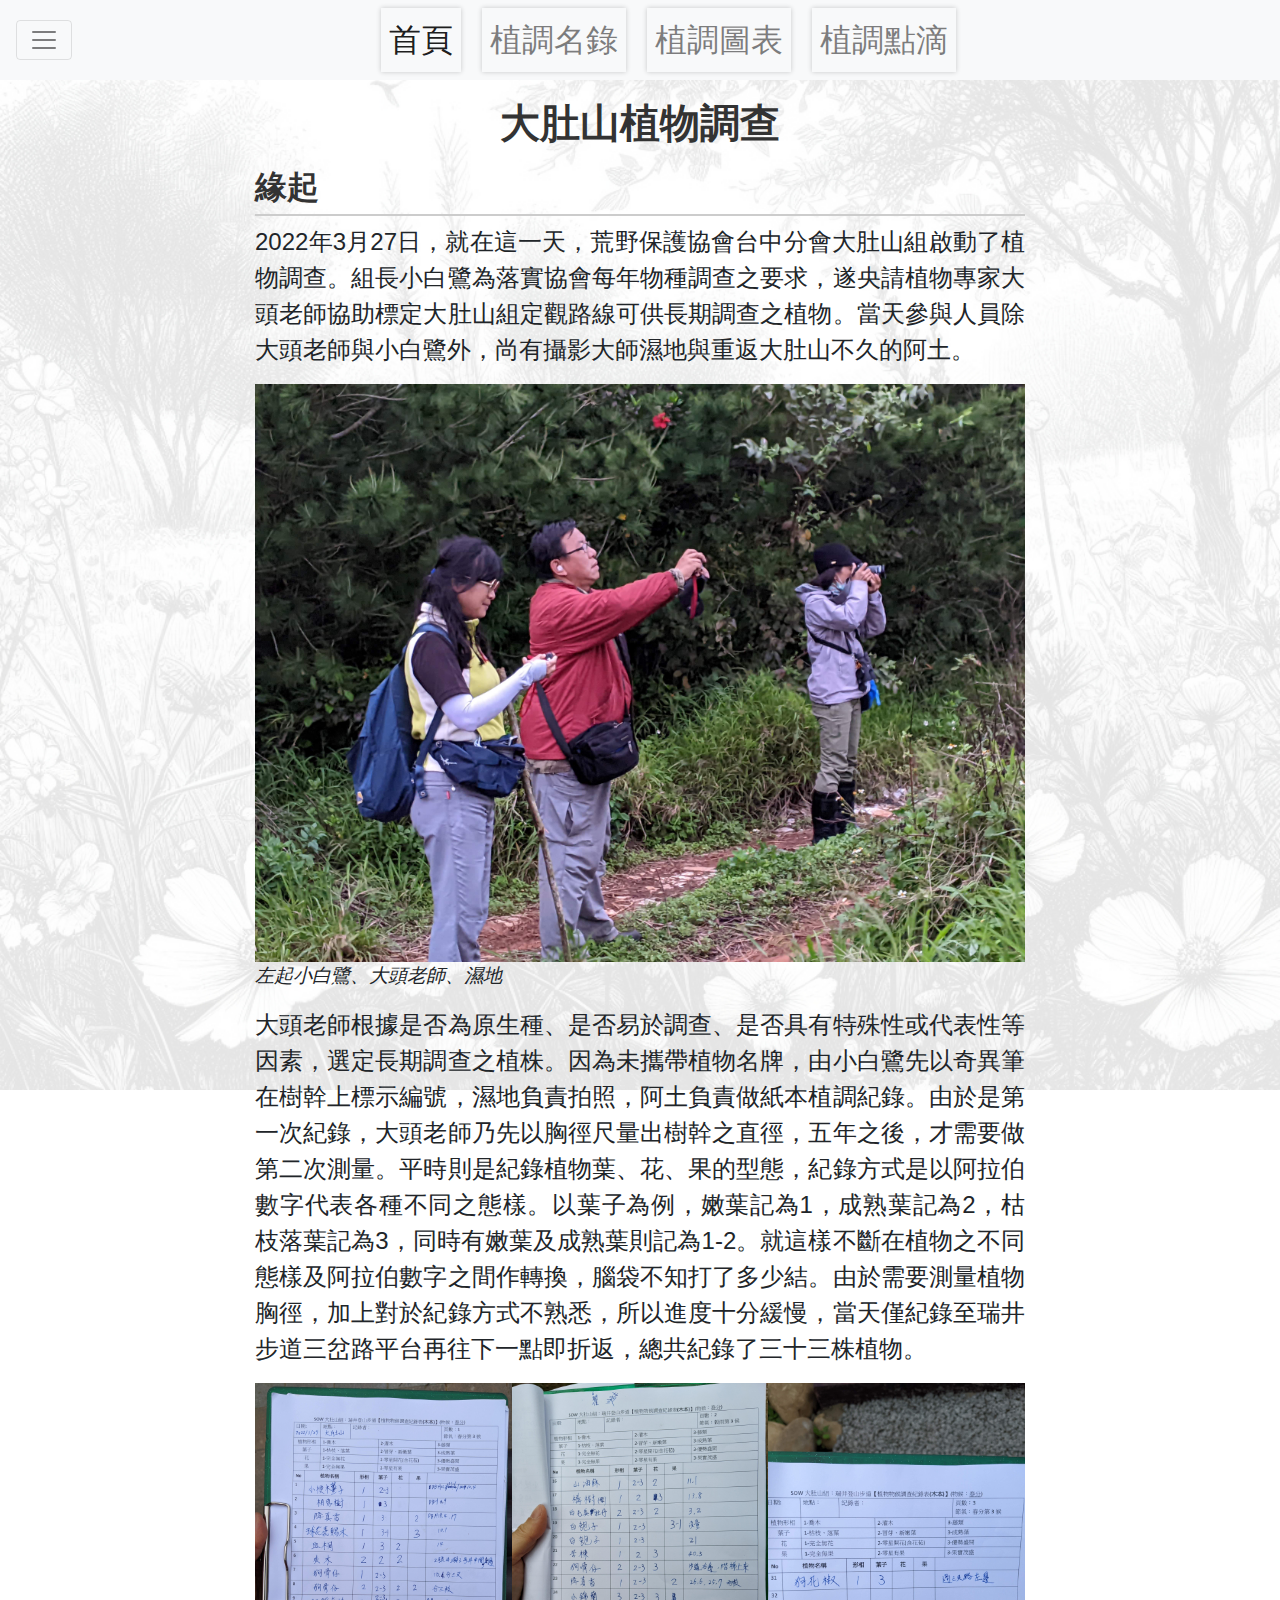
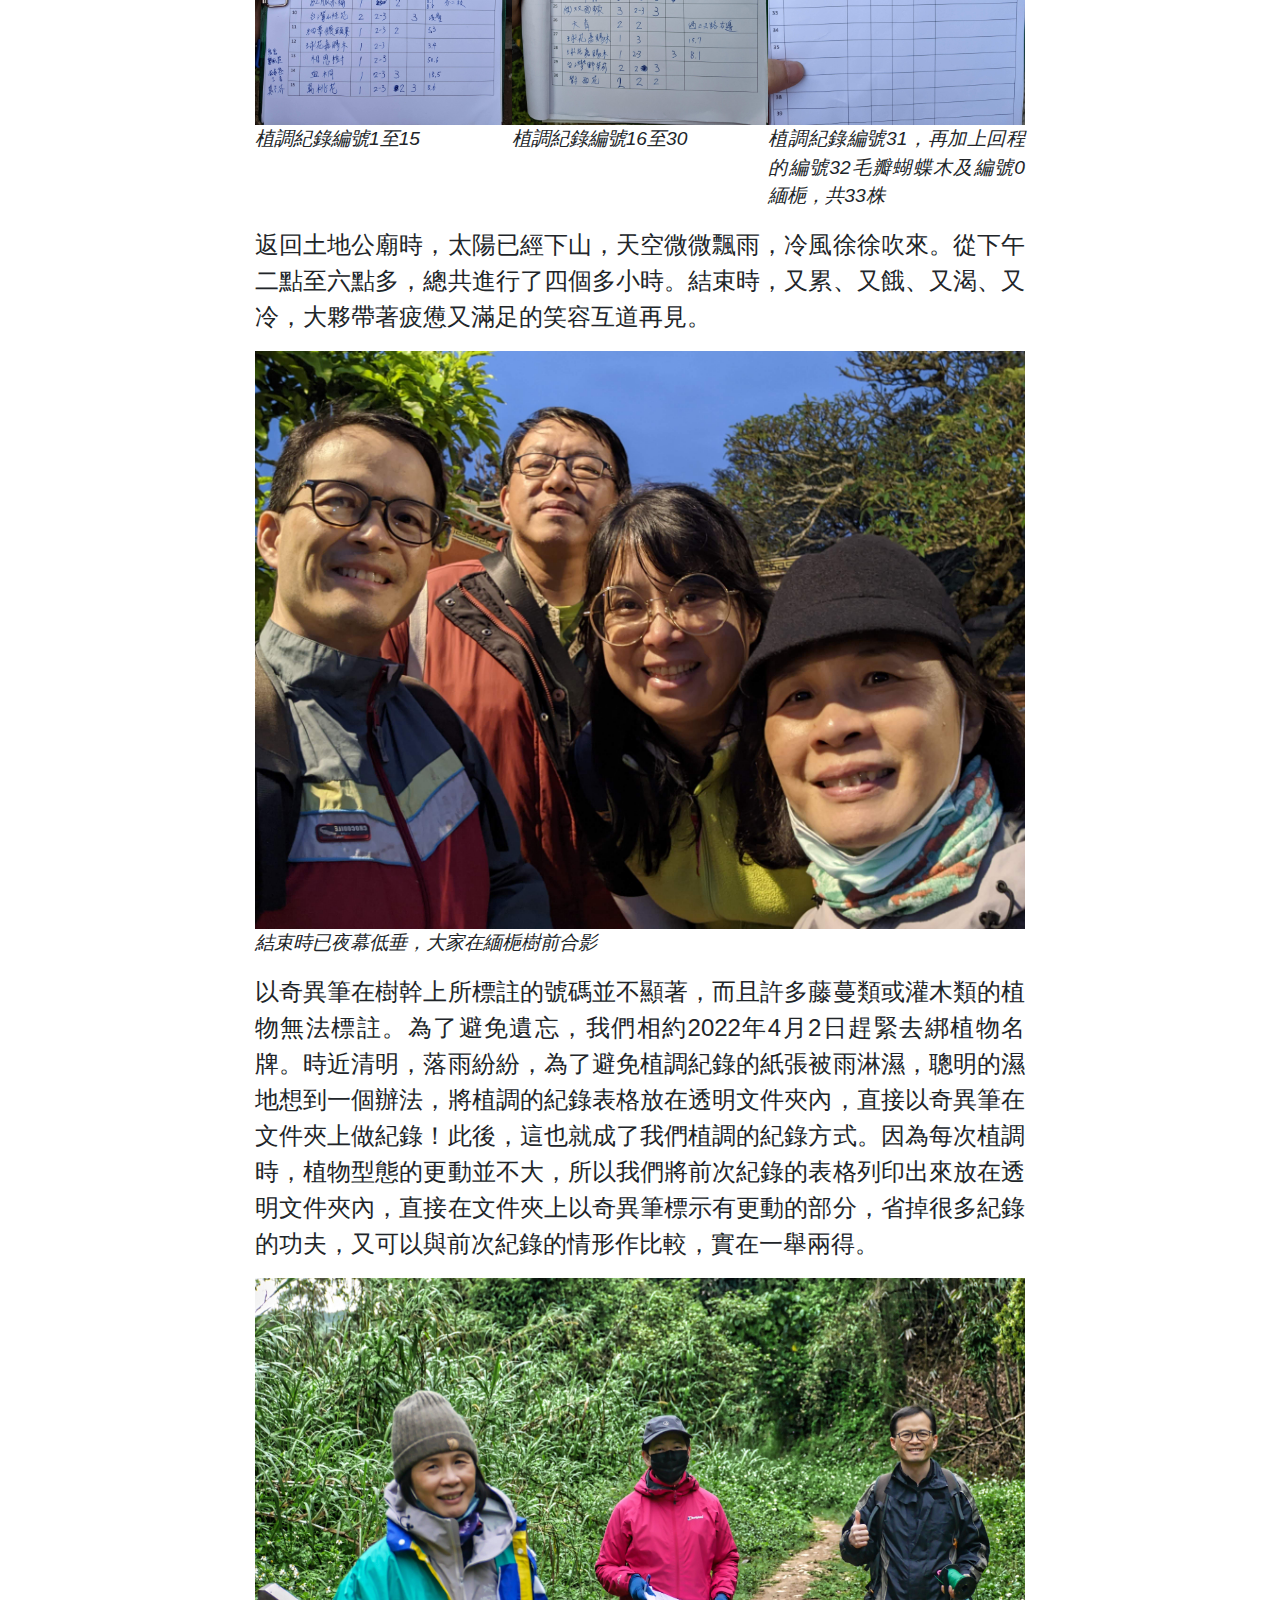
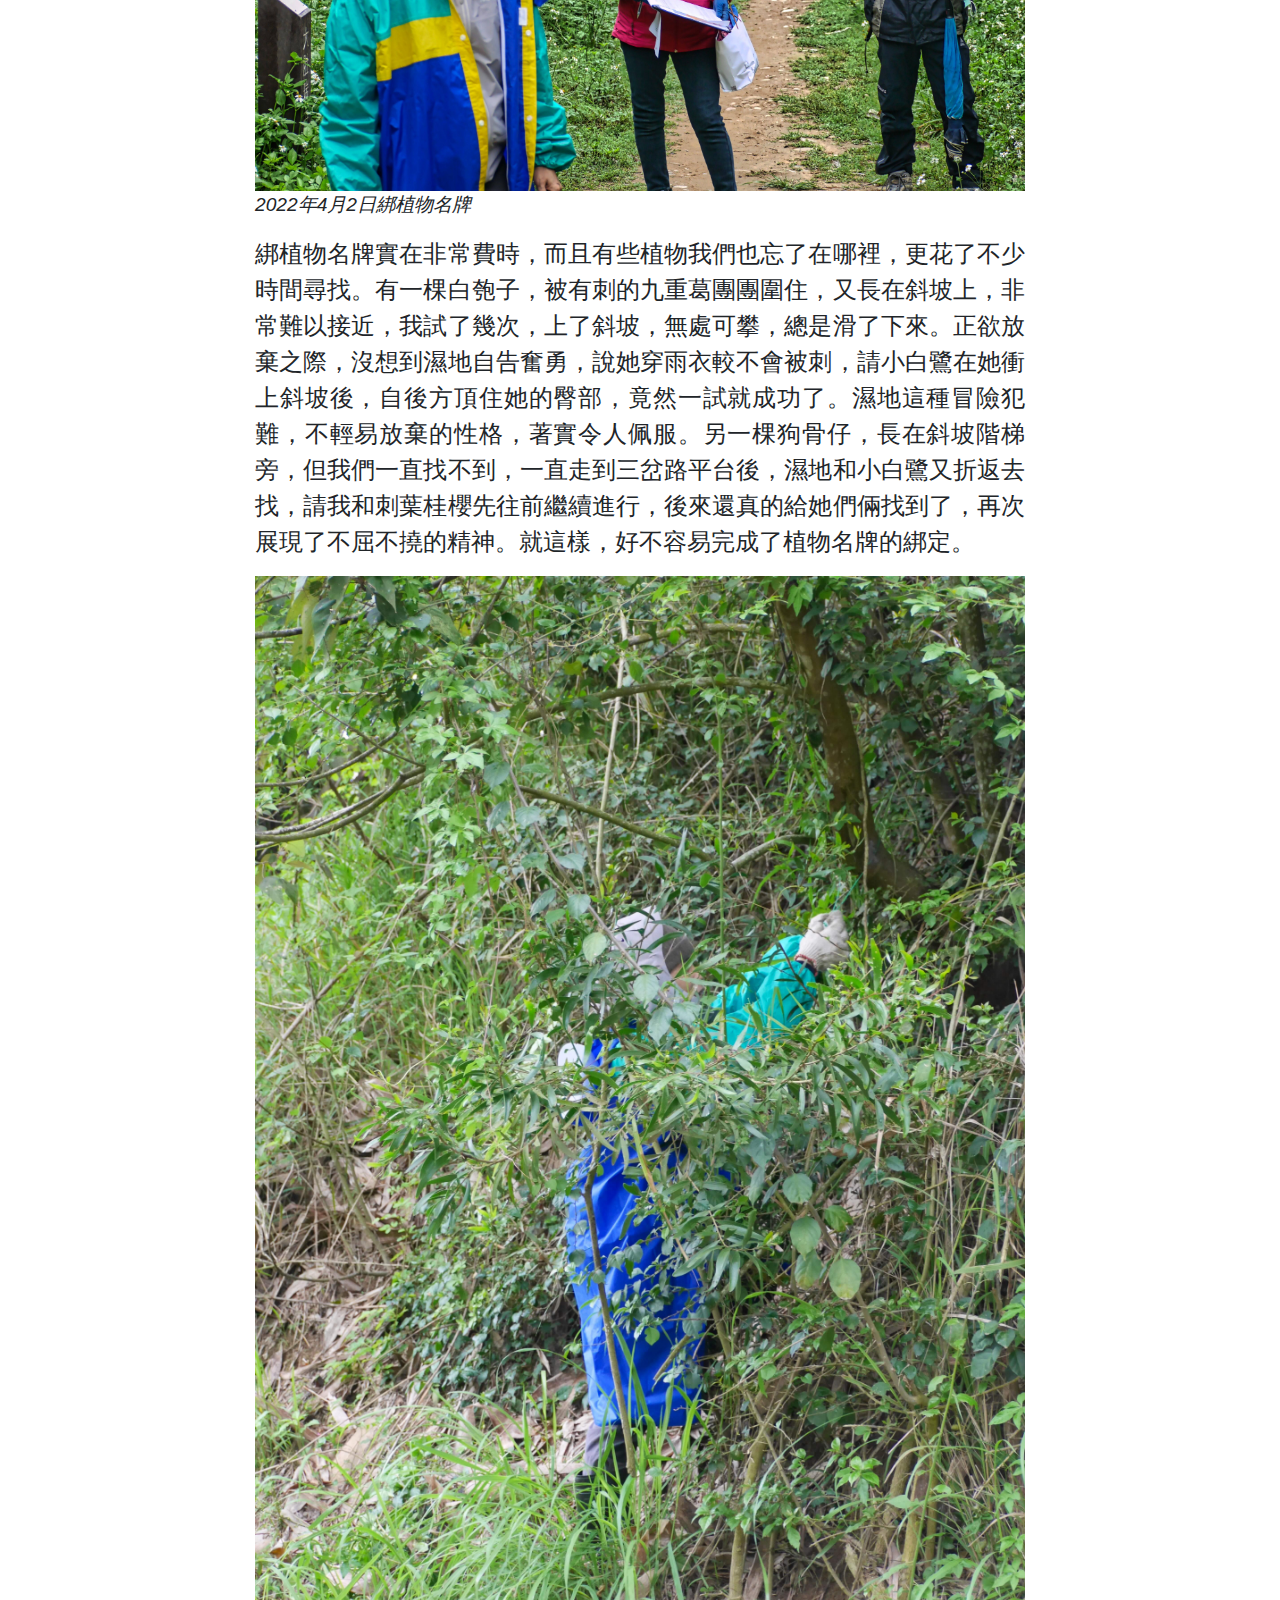
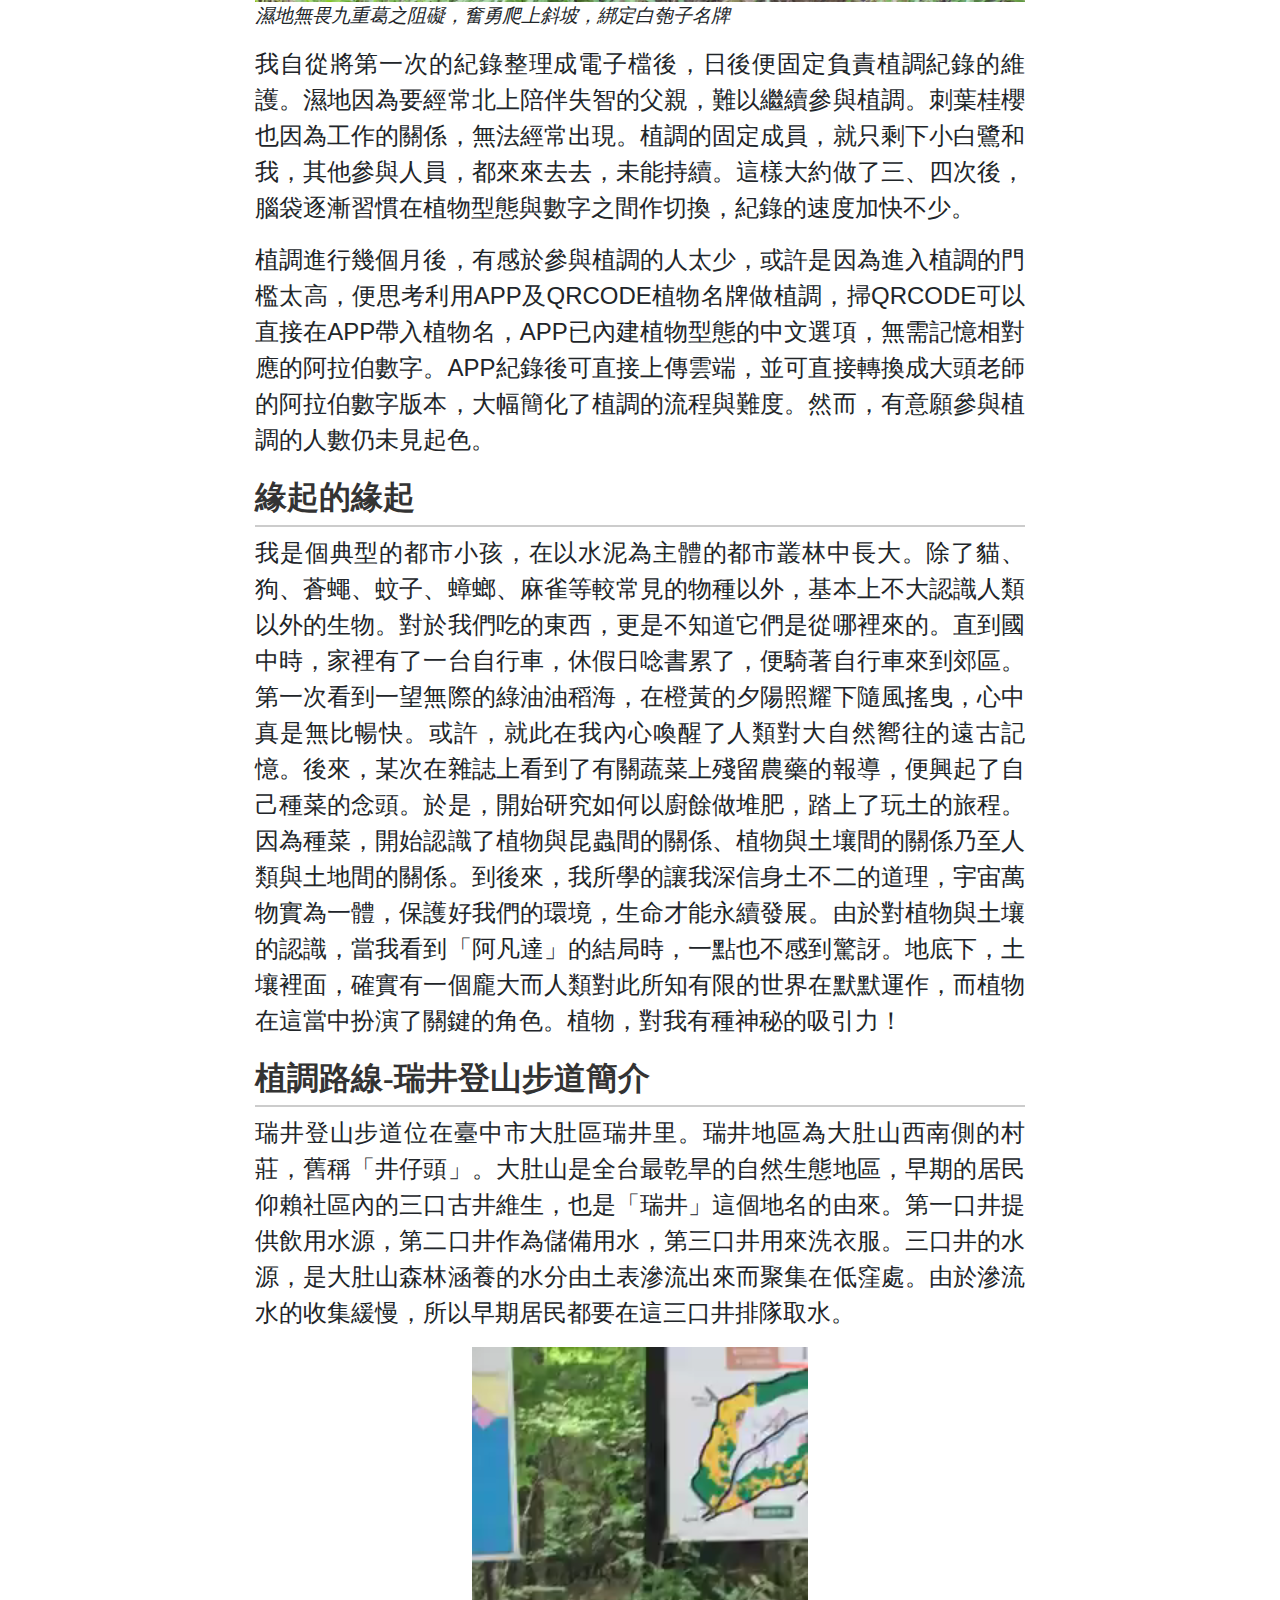
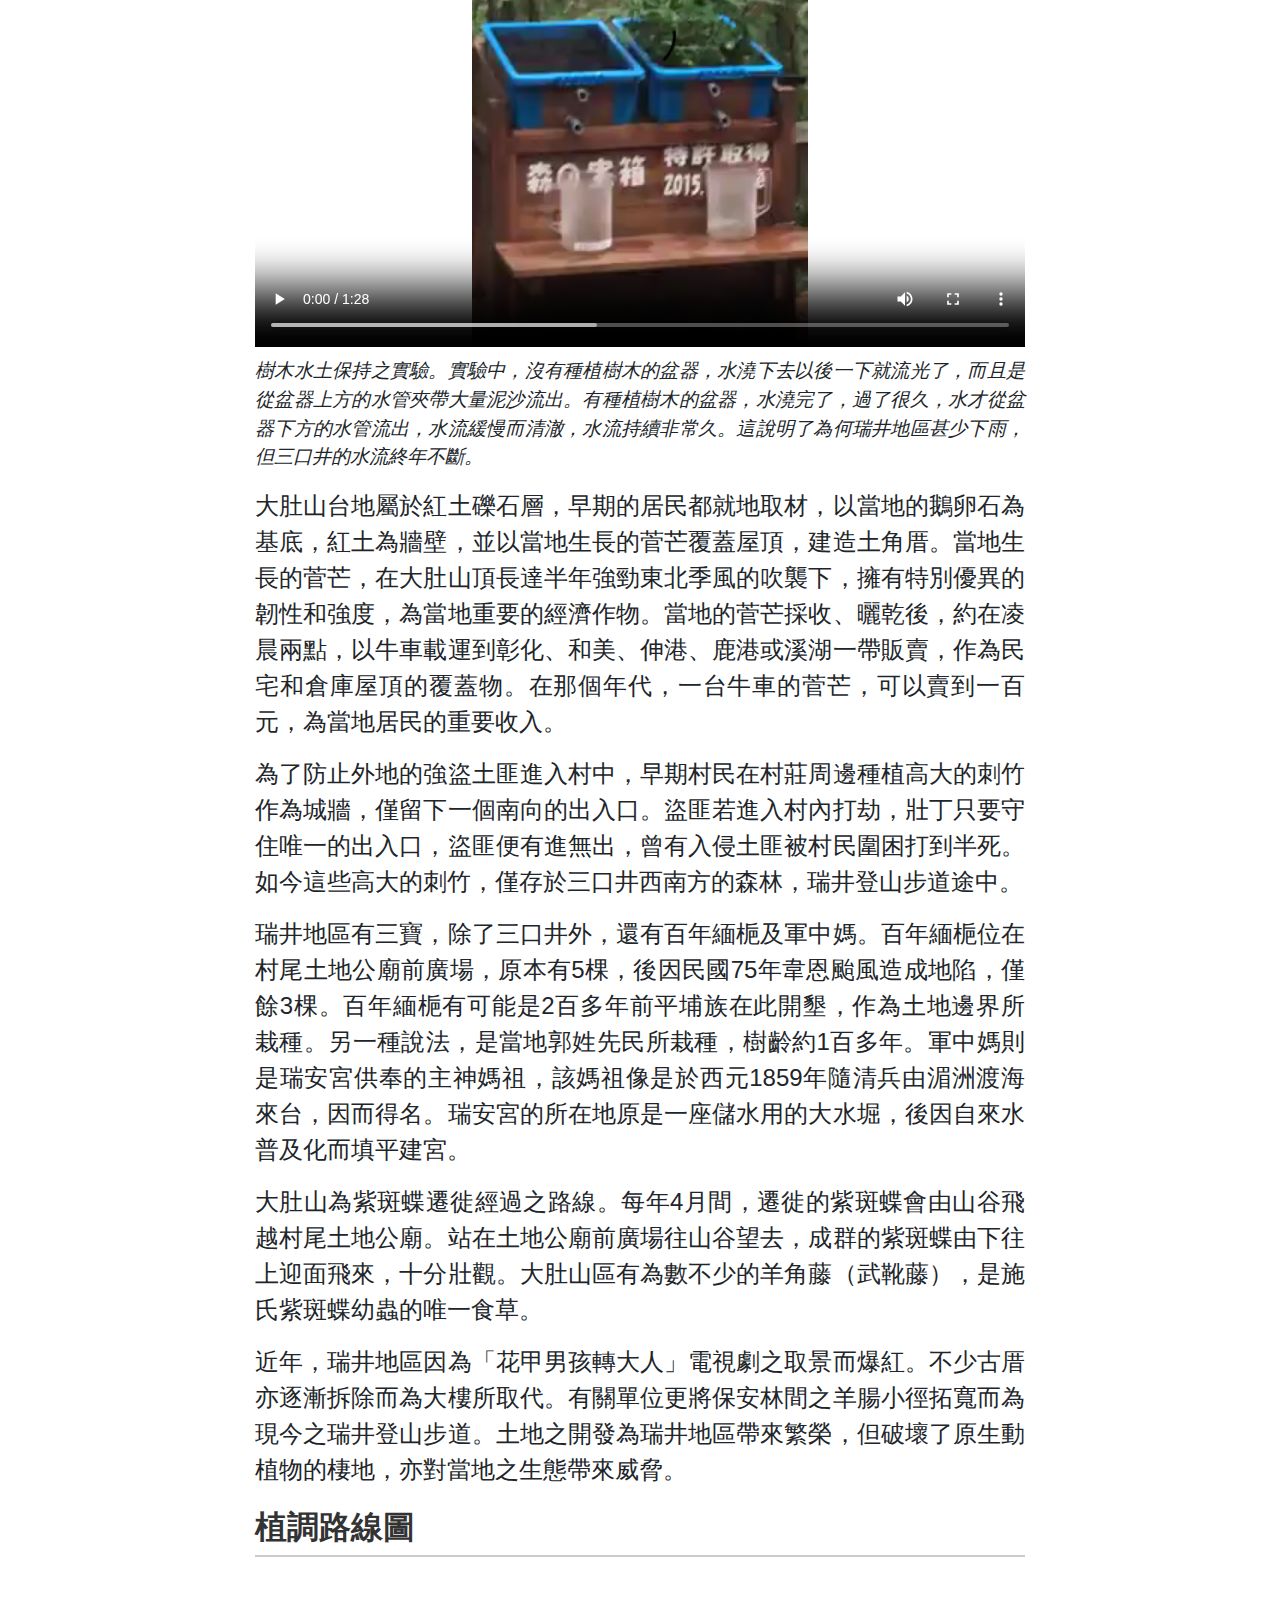
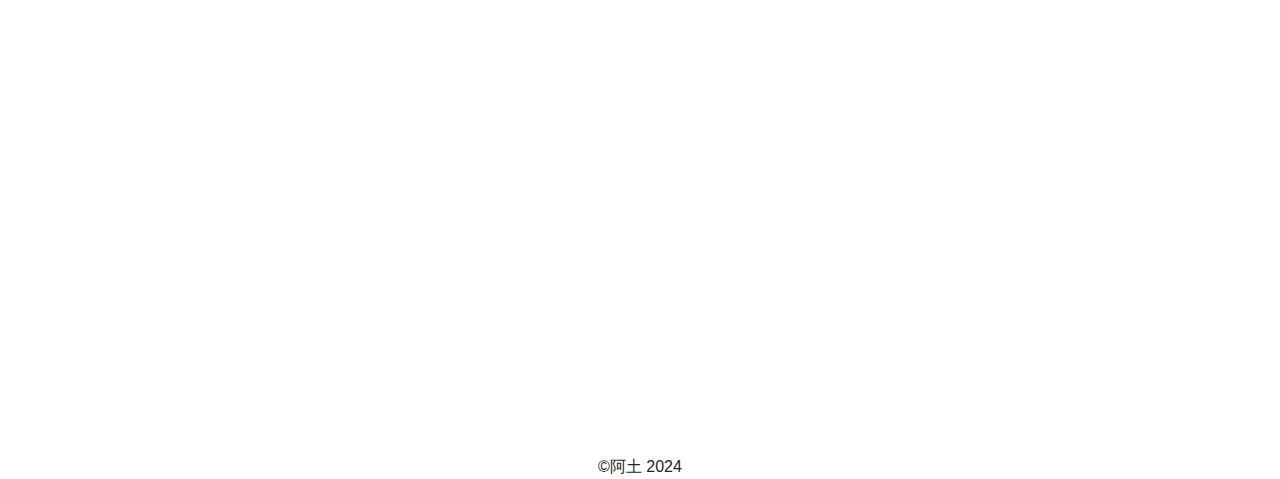
==== index.html @ f40a6dd9 "copy plant survey web site file" ====
<!DOCTYPE html>
<html lang="zh-hant">
<head>
  <meta charset="UTF-8">
  <meta name="viewport" content="width=device-width, initial-scale=1.0">
  <title>大肚山植物調查</title>
  <link rel="stylesheet" href="https://stackpath.bootstrapcdn.com/bootstrap/4.5.2/css/bootstrap.min.css">  
  <link rel="stylesheet" href="css/style.css">
</head>
<body>
  <div id=loading><div class="loading-spin"></div></div>
  <div id="container">
    <header>
      <nav class="navbar navbar-expand-lg navbar-light bg-light fixed-top">      
        <button id="sidebarNav" class="navbar-toggler d-block" type="button" data-toggle="collapse" data-target="#sidebarNavCollapse" aria-controls="sidebarNav" aria-expanded="false" aria-label="Toggle navigation">
          <span class="navbar-toggler-icon sidebarNav-icon"></span>
        </button>            
        <button class="navbar-toggler ml-auto" type="button" data-toggle="collapse" data-target="#navbarNav" aria-controls="navbarNav" aria-expanded="false" aria-label="Toggle navigation">
          <span class="navbar-toggler-icon"></span>
        </button>
        <div class="collapse navbar-collapse" id="navbarNav">
          <ul class="navbar-nav w-50 mx-auto justify-content-around"> 
            <li class="nav-item active">
              <a class="nav-link" href="index.html">首頁</a>
            </li>
            <li class="nav-item">
              <a class="nav-link" href="plants_gallery.html">植調名錄</a>
            </li>
            <li class="nav-item">
              <a class="nav-link" href="chart.html">植調圖表</a>
            </li>
            <li class="nav-item">
              <a class="nav-link" href="survey_event.html">植調點滴</a>
            </li>
          </ul>
        </div>      
      </nav>
    </header>  
    <div class="container-fluid">
      <div class="row">
        <nav class="sidebar">        
          <div class="collapse navbar-collapse" id="sidebarNavCollapse">
            <div class="sidebar">
              <ul class="navbar-nav flex-column">
                <li class="nav-item">
                  <a class="nav-link" href="#origin">緣起</a>
                </li>
                <li class="nav-item">
                  <a class="nav-link" href="#origin-of-origin">緣起的緣起</a>
                </li>
                <li class="nav-item">
                  <a class="nav-link" href="#route">植調路線-瑞井登山步道簡介</a>
                </li>
                <li class="nav-item">
                  <a class="nav-link" href="#map">植調路線圖</a>
                </li>
              </ul>
            </div>
          </div>
        </nav>   
        <main class="col-sm-10 col-md-9 col-lg-8"> 
          <h1>大肚山植物調查</h1>
          <h2 id="origin">緣起</h2> 
          <p>2022年3月27日，就在這一天，荒野保護協會台中分會大肚山組啟動了植物調查。組長小白鷺為落實協會每年物種調查之要求，遂央請植物專家大頭老師協助標定大肚山組定觀路線可供長期調查之植物。當天參與人員除大頭老師與小白鷺外，尚有攝影大師濕地與重返大肚山不久的阿土。</p>
              <figure>
                  <img src="img/大頭老師_小白鷺_濕地.jpg" alt="大頭老師、小白鷺、濕地">
                  <figcaption><i>左起小白鷺、大頭老師、濕地</i></figcaption>
              </figure>
          <p>大頭老師根據是否為原生種、是否易於調查、是否具有特殊性或代表性等因素，選定長期調查之植株。因為未攜帶植物名牌，由小白鷺先以奇異筆在樹幹上標示編號，濕地負責拍照，阿土負責做紙本植調紀錄。由於是第一次紀錄，大頭老師乃先以胸徑尺量出樹幹之直徑，五年之後，才需要做第二次測量。平時則是紀錄植物葉、花、果的型態，紀錄方式是以阿拉伯數字代表各種不同之態樣。以葉子為例，嫩葉記為1，成熟葉記為2，枯枝落葉記為3，同時有嫩葉及成熟葉則記為1-2。就這樣不斷在植物之不同態樣及阿拉伯數字之間作轉換，腦袋不知打了多少結。由於需要測量植物胸徑，加上對於紀錄方式不熟悉，所以進度十分緩慢，當天僅紀錄至瑞井步道三岔路平台再往下一點即折返，總共紀錄了三十三株植物。</p>
          <div class="record">
            <figure>
                <a href="img/植調紀錄1.jpg"> <img src="img/植調紀錄1.jpg" alt="植調紀錄1"></a>
                <figcaption><i>植調紀錄編號1至15</i></figcaption>                
            </figure>
            <figure>
                <a href="img/植調紀錄2.jpg"><img src="img/植調紀錄2.jpg" alt="植調紀錄2"></a>
                <figcaption><i>植調紀錄編號16至30</i></figcaption>
            </figure>
            <figure>
                <a href="img/植調紀錄3.jpg"><img src="img/植調紀錄3.jpg" alt="植調紀錄3"></a>
                <figcaption><i>植調紀錄編號31，再加上回程的編號32毛瓣蝴蝶木及編號0緬梔，共33株</i></figcaption>                
            </figure>
          </div>
          <p>返回土地公廟時，太陽已經下山，天空微微飄雨，冷風徐徐吹來。從下午二點至六點多，總共進行了四個多小時。結束時，又累、又餓、又渴、又冷，大夥帶著疲憊又滿足的笑容互道再見。</p>
              <figure>
                  <img src="img/結束時合照.jpg" alt="結束時合照">
                  <figcaption><i>結束時已夜幕低垂，大家在緬梔樹前合影</i></figcaption>
              </figure>
          <p>以奇異筆在樹幹上所標註的號碼並不顯著，而且許多藤蔓類或灌木類的植物無法標註。為了避免遺忘，我們相約2022年4月2日趕緊去綁植物名牌。時近清明，落雨紛紛，為了避免植調紀錄的紙張被雨淋濕，聰明的濕地想到一個辦法，將植調的紀錄表格放在透明文件夾內，直接以奇異筆在文件夾上做紀錄！此後，這也就成了我們植調的紀錄方式。因為每次植調時，植物型態的更動並不大，所以我們將前次紀錄的表格列印出來放在透明文件夾內，直接在文件夾上以奇異筆標示有更動的部分，省掉很多紀錄的功夫，又可以與前次紀錄的情形作比較，實在一舉兩得。</p>
              <figure>
                  <img src="img/綁植物名牌.jpg" alt="綁植物名牌">
                  <figcaption><i>2022年4月2日綁植物名牌</i></figcaption>
              </figure>
          <p>綁植物名牌實在非常費時，而且有些植物我們也忘了在哪裡，更花了不少時間尋找。有一棵白匏子，被有刺的九重葛團團圍住，又長在斜坡上，非常難以接近，我試了幾次，上了斜坡，無處可攀，總是滑了下來。正欲放棄之際，沒想到濕地自告奮勇，說她穿雨衣較不會被刺，請小白鷺在她衝上斜坡後，自後方頂住她的臀部，竟然一試就成功了。濕地這種冒險犯難，不輕易放棄的性格，著實令人佩服。另一棵狗骨仔，長在斜坡階梯旁，但我們一直找不到，一直走到三岔路平台後，濕地和小白鷺又折返去找，請我和刺葉桂櫻先往前繼續進行，後來還真的給她們倆找到了，再次展現了不屈不撓的精神。就這樣，好不容易完成了植物名牌的綁定。</p>
              <figure>
                  <img src="img/濕地綁白匏子.jpg" alt="濕地綁白匏子">
                  <figcaption><i>濕地無畏九重葛之阻礙，奮勇爬上斜坡，綁定白匏子名牌</i></figcaption>
              </figure>
          <p>我自從將第一次的紀錄整理成電子檔後，日後便固定負責植調紀錄的維護。濕地因為要經常北上陪伴失智的父親，難以繼續參與植調。刺葉桂櫻也因為工作的關係，無法經常出現。植調的固定成員，就只剩下小白鷺和我，其他參與人員，都來來去去，未能持續。這樣大約做了三、四次後，腦袋逐漸習慣在植物型態與數字之間作切換，紀錄的速度加快不少。</p>
          <p>植調進行幾個月後，有感於參與植調的人太少，或許是因為進入植調的門檻太高，便思考利用APP及QRCODE植物名牌做植調，掃QRCODE可以直接在APP帶入植物名，APP已內建植物型態的中文選項，無需記憶相對應的阿拉伯數字。APP紀錄後可直接上傳雲端，並可直接轉換成大頭老師的阿拉伯數字版本，大幅簡化了植調的流程與難度。然而，有意願參與植調的人數仍未見起色。</p>
          <h2 id="origin-of-origin">緣起的緣起</h2>
          <p>我是個典型的都市小孩，在以水泥為主體的都市叢林中長大。除了貓、狗、蒼蠅、蚊子、蟑螂、麻雀等較常見的物種以外，基本上不大認識人類以外的生物。對於我們吃的東西，更是不知道它們是從哪裡來的。直到國中時，家裡有了一台自行車，休假日唸書累了，便騎著自行車來到郊區。第一次看到一望無際的綠油油稻海，在橙黃的夕陽照耀下隨風搖曳，心中真是無比暢快。或許，就此在我內心喚醒了人類對大自然嚮往的遠古記憶。後來，某次在雜誌上看到了有關蔬菜上殘留農藥的報導，便興起了自己種菜的念頭。於是，開始研究如何以廚餘做堆肥，踏上了玩土的旅程。因為種菜，開始認識了植物與昆蟲間的關係、植物與土壤間的關係乃至人類與土地間的關係。到後來，我所學的讓我深信身土不二的道理，宇宙萬物實為一體，保護好我們的環境，生命才能永續發展。由於對植物與土壤的認識，當我看到「阿凡達」的結局時，一點也不感到驚訝。地底下，土壤裡面，確實有一個龐大而人類對此所知有限的世界在默默運作，而植物在這當中扮演了關鍵的角色。植物，對我有種神秘的吸引力！</p>
          <h2 id="route">植調路線-瑞井登山步道簡介</h2>
          <p>瑞井登山步道位在臺中市大肚區瑞井里。瑞井地區為大肚山西南側的村莊，舊稱「井仔頭」。大肚山是全台最乾旱的自然生態地區，早期的居民仰賴社區內的三口古井維生，也是「瑞井」這個地名的由來。第一口井提供飲用水源，第二口井作為儲備用水，第三口井用來洗衣服。三口井的水源，是大肚山森林涵養的水分由土表滲流出來而聚集在低窪處。由於滲流水的收集緩慢，所以早期居民都要在這三口井排隊取水。</p>
          <figure>
            <video height="600" controls>
                <source src="video/樹木水土保持.mp4" type="video/mp4">          
            </video>
            <figcaption><i>樹木水土保持之實驗。實驗中，沒有種植樹木的盆器，水澆下去以後一下就流光了，而且是從盆器上方的水管夾帶大量泥沙流出。有種植樹木的盆器，水澆完了，過了很久，水才從盆器下方的水管流出，水流緩慢而清澈，水流持續非常久。這說明了為何瑞井地區甚少下雨，但三口井的水流終年不斷。</i></figcaption>
          </figure>
          <P>大肚山台地屬於紅土礫石層，早期的居民都就地取材，以當地的鵝卵石為基底，紅土為牆壁，並以當地生長的菅芒覆蓋屋頂，建造土角厝。當地生長的菅芒，在大肚山頂長達半年強勁東北季風的吹襲下，擁有特別優異的韌性和強度，為當地重要的經濟作物。當地的菅芒採收、曬乾後，約在凌晨兩點，以牛車載運到彰化、和美、伸港、鹿港或溪湖一帶販賣，作為民宅和倉庫屋頂的覆蓋物。在那個年代，一台牛車的菅芒，可以賣到一百元，為當地居民的重要收入。</P>
          <P>為了防止外地的強盜土匪進入村中，早期村民在村莊周邊種植高大的刺竹作為城牆，僅留下一個南向的出入口。盜匪若進入村內打劫，壯丁只要守住唯一的出入口，盜匪便有進無出，曾有入侵土匪被村民圍困打到半死。如今這些高大的刺竹，僅存於三口井西南方的森林，瑞井登山步道途中。</P>
          <P>瑞井地區有三寶，除了三口井外，還有百年緬梔及軍中媽。百年緬梔位在村尾土地公廟前廣場，原本有5棵，後因民國75年韋恩颱風造成地陷，僅餘3棵。百年緬梔有可能是2百多年前平埔族在此開墾，作為土地邊界所栽種。另一種說法，是當地郭姓先民所栽種，樹齡約1百多年。軍中媽則是瑞安宮供奉的主神媽祖，該媽祖像是於西元1859年隨清兵由湄洲渡海來台，因而得名。瑞安宮的所在地原是一座儲水用的大水堀，後因自來水普及化而填平建宮。</P>
          <P>大肚山為紫斑蝶遷徙經過之路線。每年4月間，遷徙的紫斑蝶會由山谷飛越村尾土地公廟。站在土地公廟前廣場往山谷望去，成群的紫斑蝶由下往上迎面飛來，十分壯觀。大肚山區有為數不少的羊角藤（武靴藤），是施氏紫斑蝶幼蟲的唯一食草。</P>
          <P>近年，瑞井地區因為「花甲男孩轉大人」電視劇之取景而爆紅。不少古厝亦逐漸拆除而為大樓所取代。有關單位更將保安林間之羊腸小徑拓寬而為現今之瑞井登山步道。土地之開發為瑞井地區帶來繁榮，但破壞了原生動植物的棲地，亦對當地之生態帶來威脅。</P>
          <h2 id="map">植調路線圖</h2>        
          <iframe src="https://www.google.com/maps/d/u/0/embed?mid=1nVQBRvk0kSjjoD5gqLWNGI_45tXRY2g&ehbc=2E312F&noprof=1" height="480" style="border:0;" allowfullscreen="" loading="lazy"></iframe>
        </main>
      </div>
    </div>
  </div>
  <footer>&copy;阿土 2024</footer>        
    <script src="https://code.jquery.com/jquery-3.5.1.slim.min.js"></script>
    <script src="https://cdn.jsdelivr.net/npm/@popperjs/core@2.11.6/dist/umd/popper.min.js"></script>
    <script src="https://stackpath.bootstrapcdn.com/bootstrap/4.5.2/js/bootstrap.min.js"></script>    
    <script src="js/script.js"></script>
</body>
</html>
---- css/style.css ----
body {
    padding-top: 100px; 
    max-width: 1200px;
    margin: 0 auto; 
    font-family: 'Noto Sans TC', sans-serif;    
    background: url('../img/背景.jpeg') no-repeat center center fixed;
    background-size: cover;
    display: flex; 
    min-height: 100vh;  
    flex-direction: column;         
}

#container {
  flex: 1;
}
  
.sidebar a {
padding: 8px 8px 8px 32px;
text-decoration: none;
color: rgba(1, 1, 7, 0.997);
transition: color 0.3s;
overflow: hidden;
}
     
.navbar-nav .nav-link {
font-size: 2em ;
box-shadow: 0 0 5px rgba(0, 0, 0, 0.2); 
}
  
main {
grid-area: content;
font-size: 1.5em;
text-align: justify;
margin: 0 auto;
}

h1 {
    font-family: cursive;    
    font-weight: bold;
    text-align: center;
    color: #333;
}

h2 {
    font-family: cursive;
    font-weight: bold;
    color: #333;
    border-bottom: 2px solid #ccc;
    padding-bottom: 8px;
    margin-top: 20px;
}

  .record {   
    display: grid;
    grid-template-columns: 95%; 
    margin: 0 auto; 
  }

  figcaption {
    font-size: 1.2rem; 
}

img {
max-width: 100%; 
height: auto; 
display: block; 
}

.navbar {        
    z-index: 1000;
    background-color: #333; 
    }
    
.sidebar {
position: fixed;
top: 56px; 
padding-top: 12px;
bottom: auto; 
left: 2%;
width: auto; 
z-index: 100; 
overflow: hidden; 
background-color: rgba(192, 192, 192);
}
    
     
:target:before {
    content: "";
    display: block;
    height: 100px; 
    margin: -70px 0 0; 
    }

@media screen and (min-width: 600px) {
    .record {
        grid-template-columns: repeat(3, 1fr);              
    }    
}  


  
.nav-link:hover {
background-color: #ddd;
color: #000;
box-shadow: 0 4px 8px rgba(0, 0, 0, 0.1);
transform: translateY(-2px);
}


.navbar-toggler-icon-x::before {
    content: '\D7'; 
    font-size: 2rem;
    color: #060606; 
  }

  footer {
    text-align: center;
  }
 
  video {
    width: 100%;   
  }

  iframe {
    width: 100%;    
  }

  .loading-spin{
    border: 16px solid #f3f3f3; /* Light grey */
    border-top: 16px solid #3498db; /* Blue */
    border-radius: 50%;
    width: 120px;
    height: 120px;
    animation: spin 2s linear infinite;
    margin: auto;
    position: absolute;
    top: 0; bottom: 0; left: 0; right: 0;
  }
  
  @keyframes spin {
    0% { transform: rotate(0deg); }
    100% { transform: rotate(360deg); }
  }
  
  #loading {
    position: fixed;
    top: 0;
    left: 0;
    width: 100%;
    height: 100%;
    background-color: #fff;
    z-index: 999;
  }
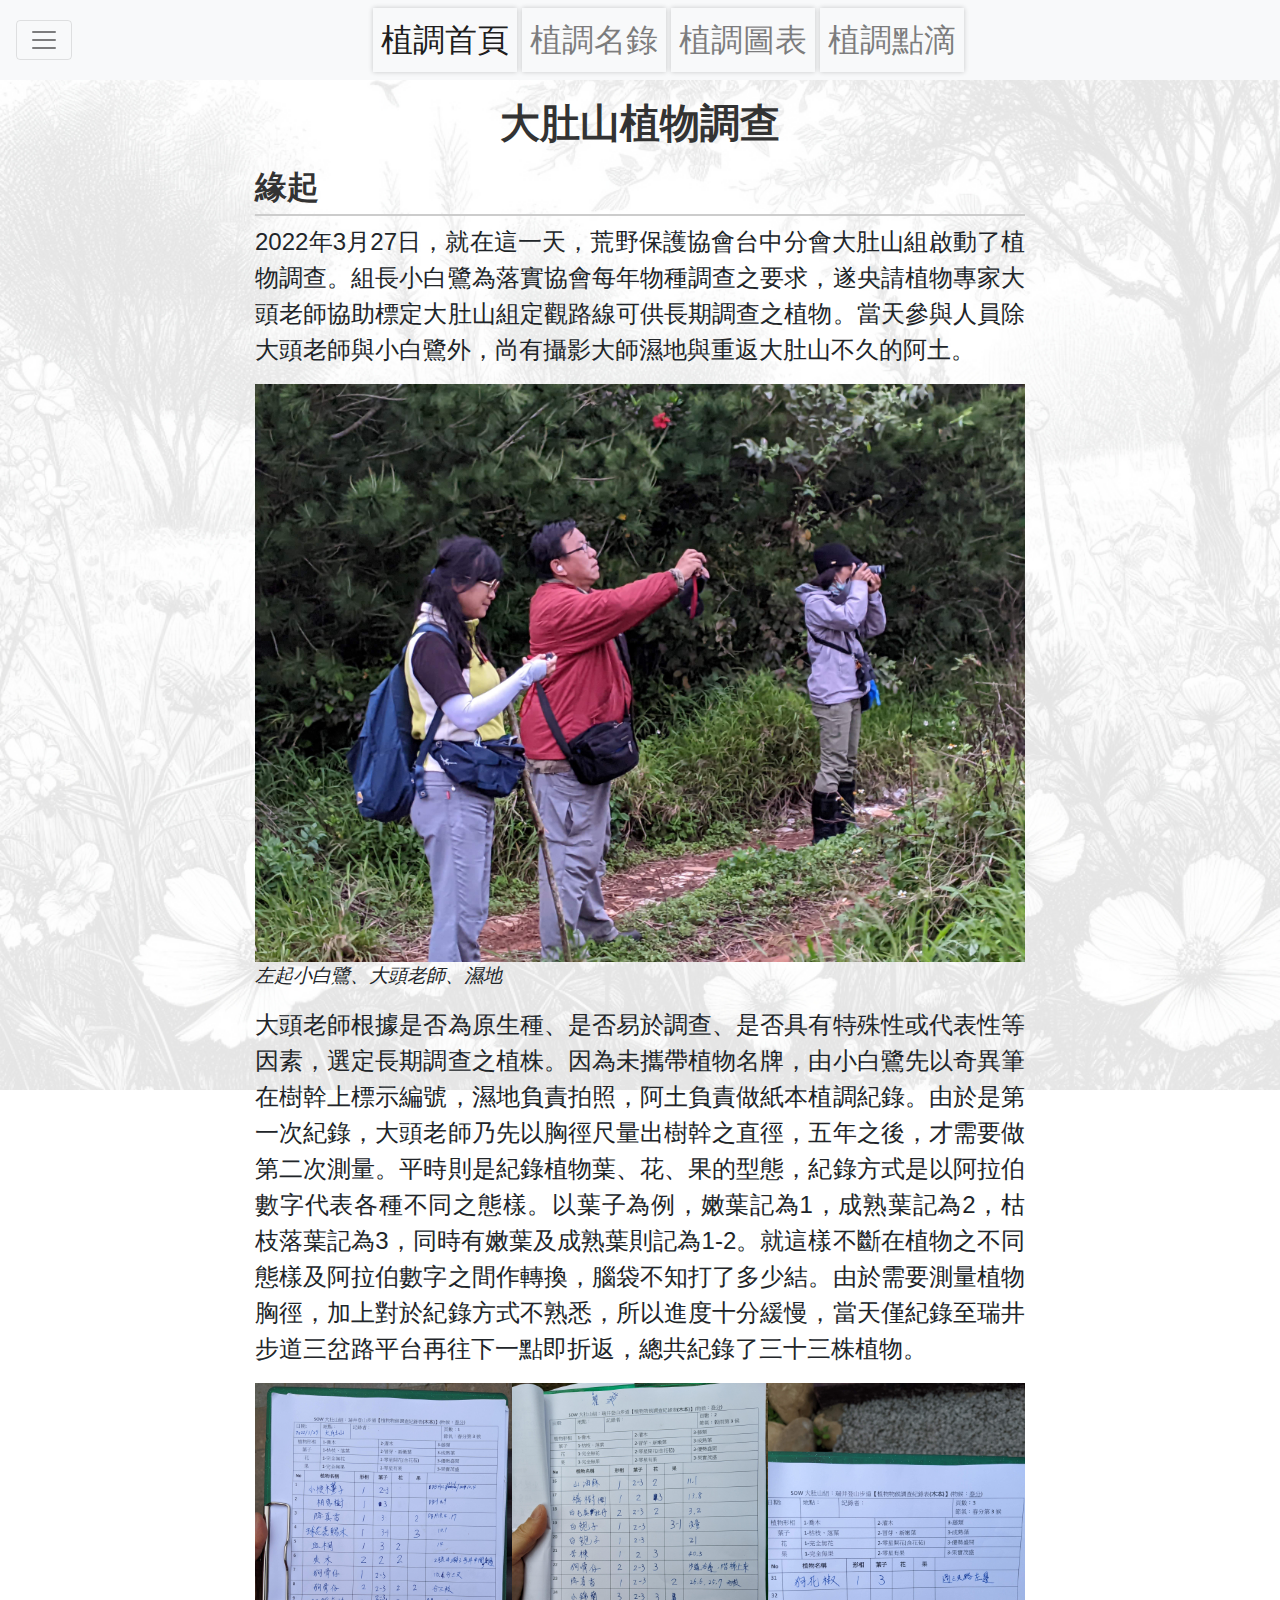
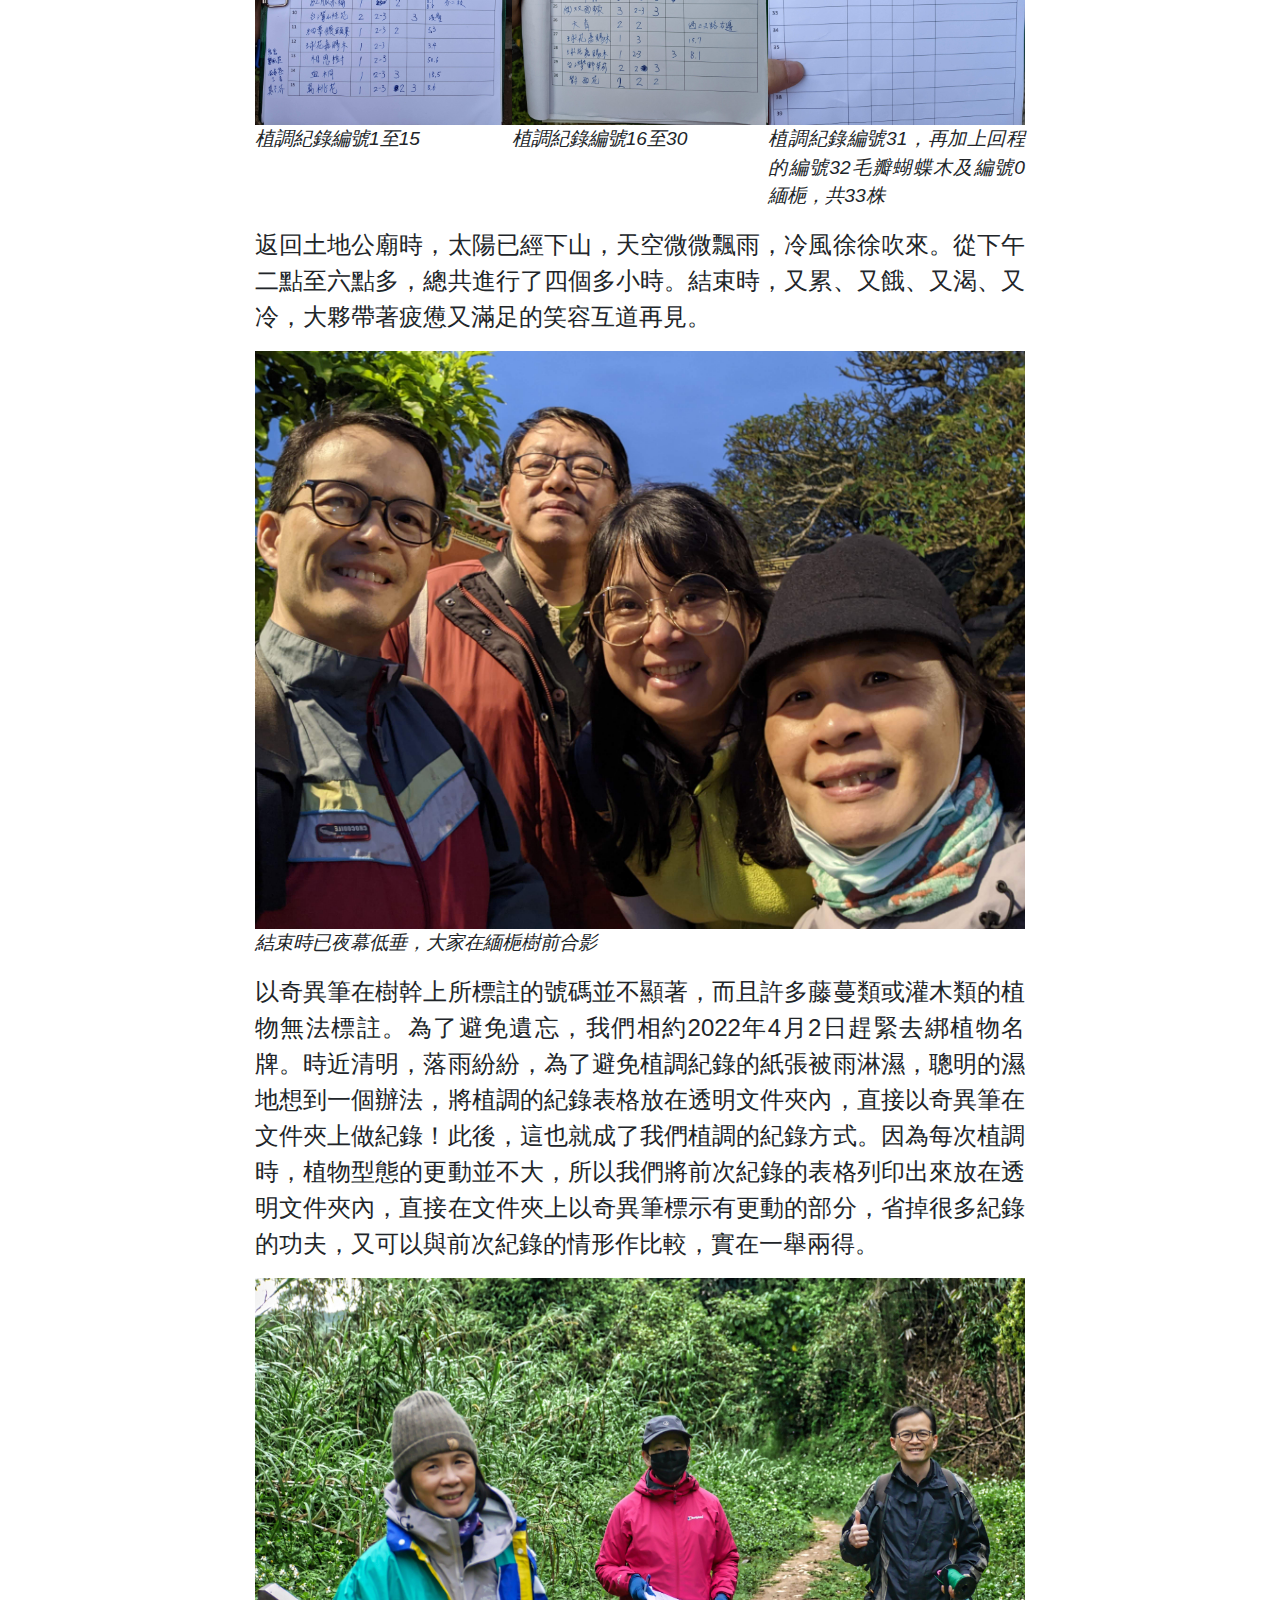
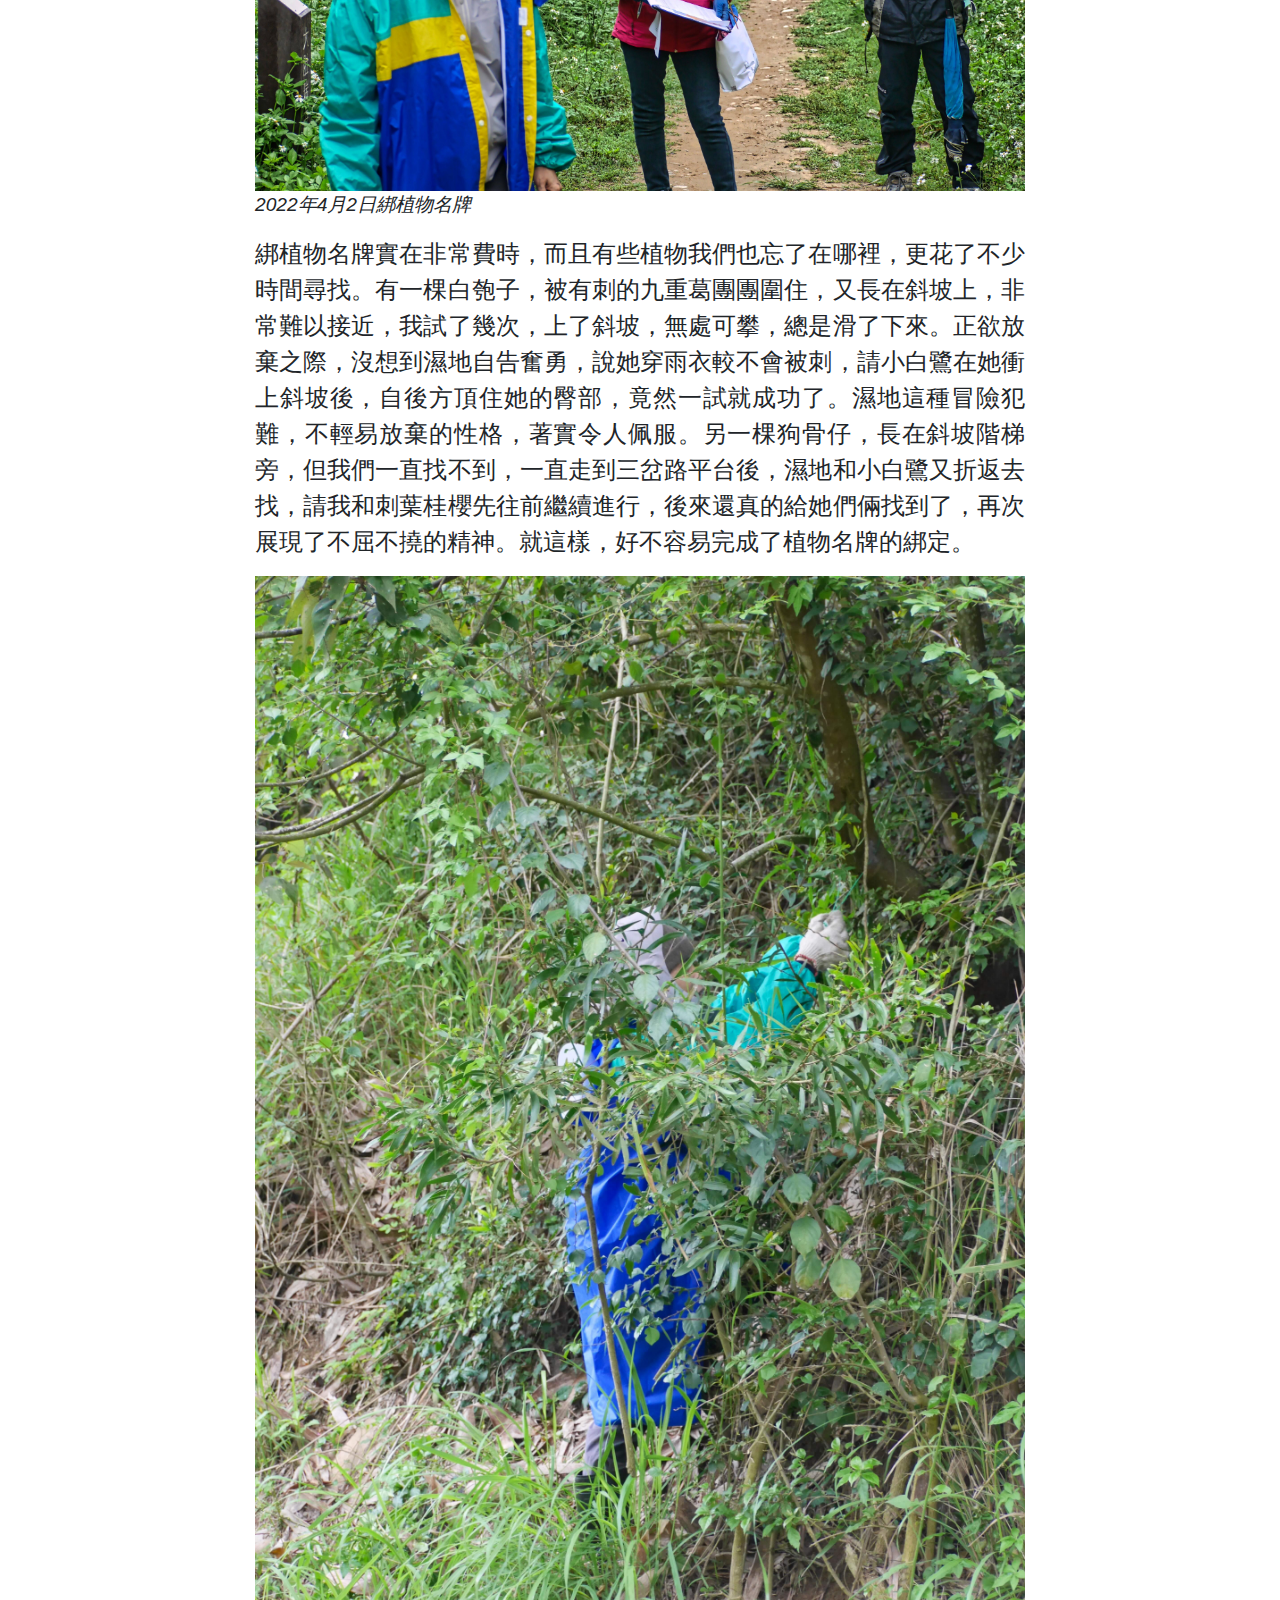
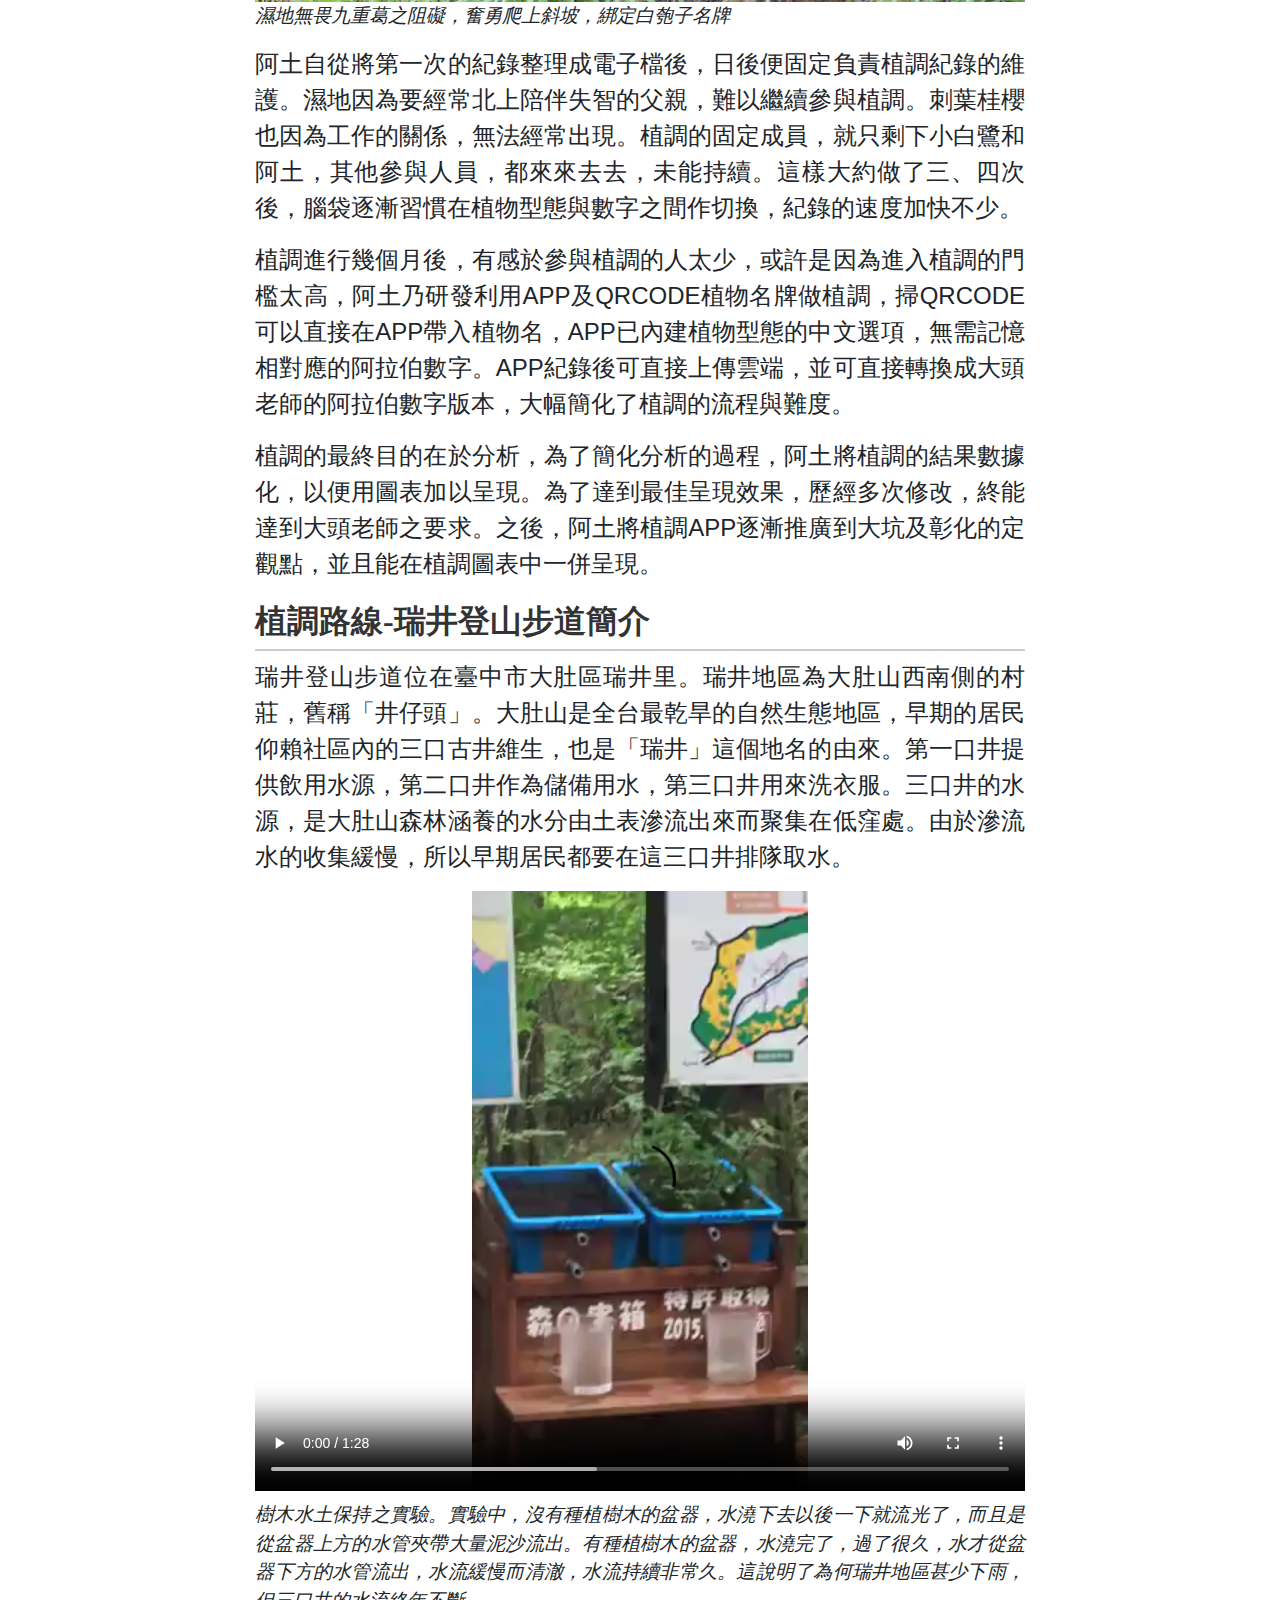
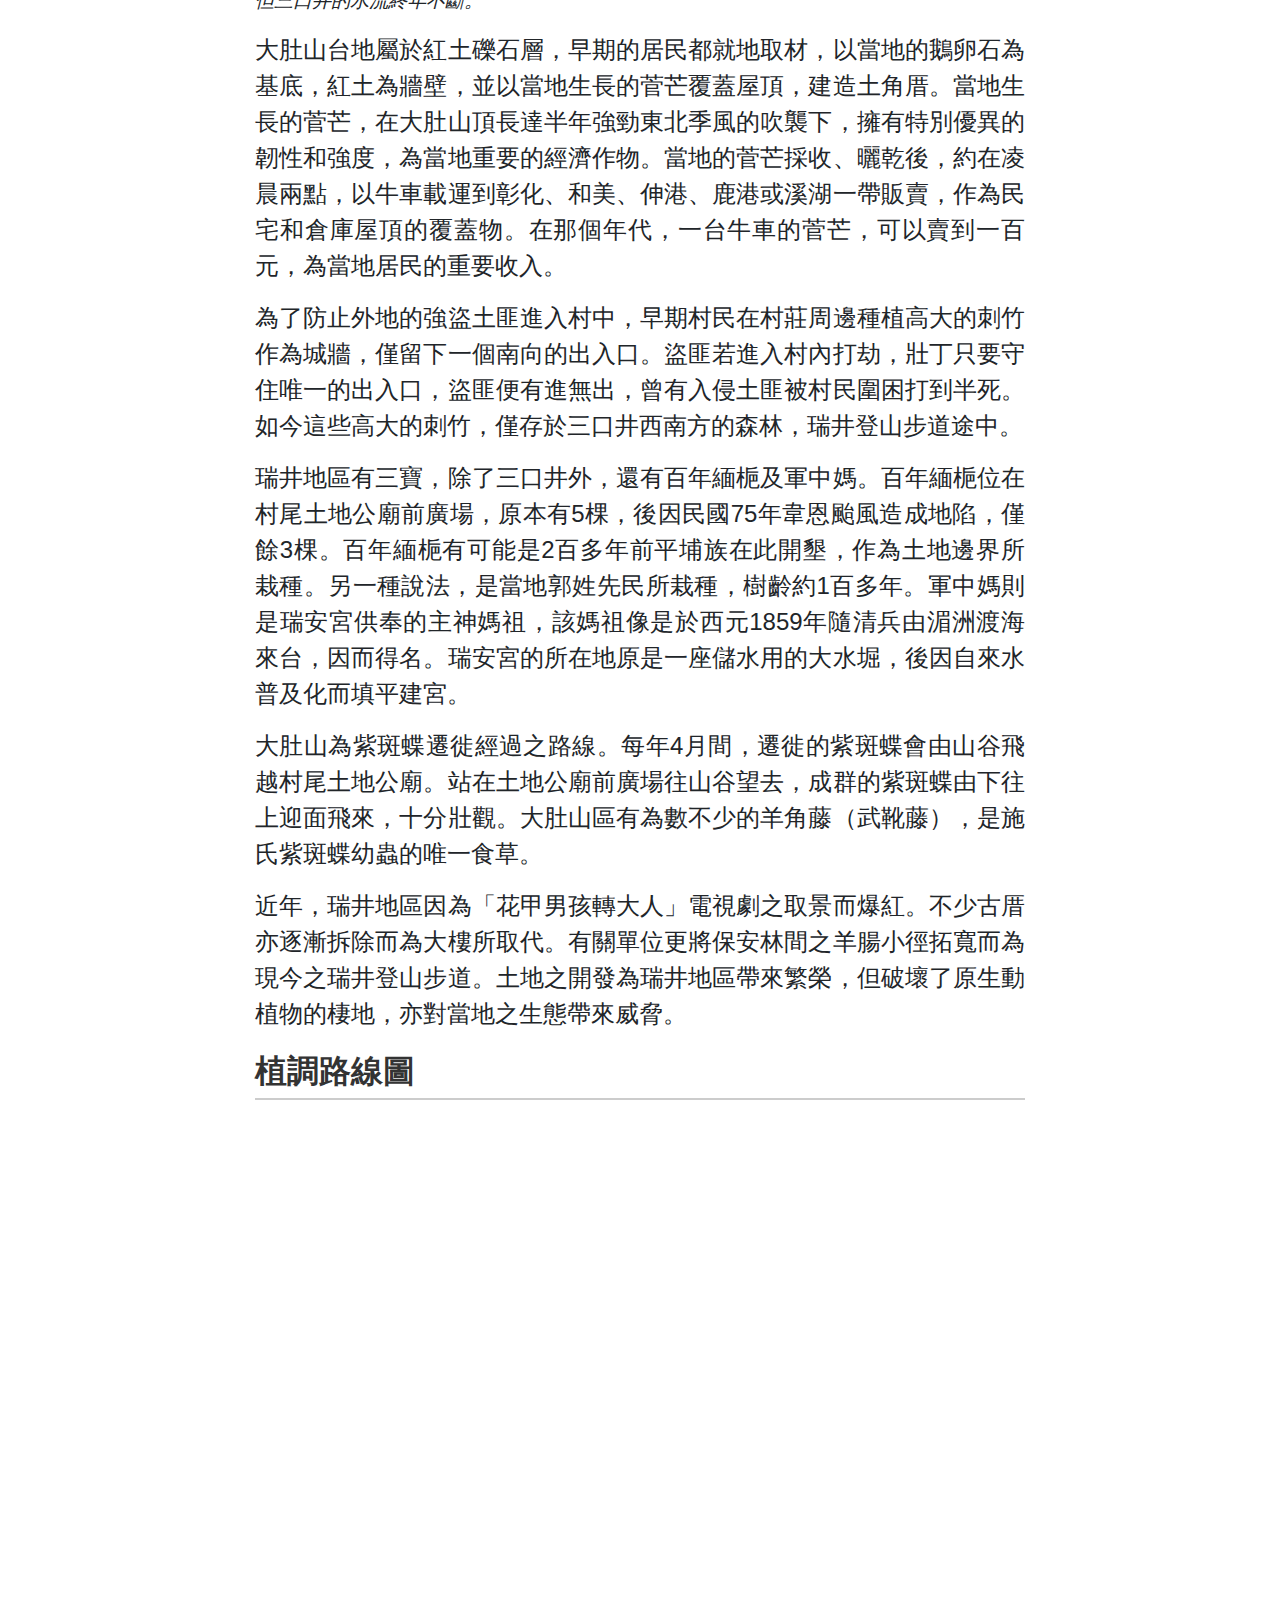
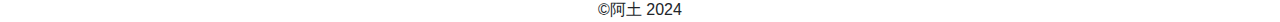
==== commit 36e322c8: "adjust the content" ====
--- a/index.html
+++ b/index.html
@@ -21,7 +21,7 @@
         <div class="collapse navbar-collapse" id="navbarNav">
           <ul class="navbar-nav w-50 mx-auto justify-content-around"> 
             <li class="nav-item active">
-              <a class="nav-link" href="index.html">首頁</a>
+              <a class="nav-link" href="index.html">植調首頁</a>
             </li>
             <li class="nav-item">
               <a class="nav-link" href="plants_gallery.html">植調名錄</a>
@@ -44,10 +44,7 @@
               <ul class="navbar-nav flex-column">
                 <li class="nav-item">
                   <a class="nav-link" href="#origin">緣起</a>
-                </li>
-                <li class="nav-item">
-                  <a class="nav-link" href="#origin-of-origin">緣起的緣起</a>
-                </li>
+                </li>                
                 <li class="nav-item">
                   <a class="nav-link" href="#route">植調路線-瑞井登山步道簡介</a>
                 </li>
@@ -96,10 +93,9 @@
                   <img src="img/濕地綁白匏子.jpg" alt="濕地綁白匏子">
                   <figcaption><i>濕地無畏九重葛之阻礙，奮勇爬上斜坡，綁定白匏子名牌</i></figcaption>
               </figure>
-          <p>我自從將第一次的紀錄整理成電子檔後，日後便固定負責植調紀錄的維護。濕地因為要經常北上陪伴失智的父親，難以繼續參與植調。刺葉桂櫻也因為工作的關係，無法經常出現。植調的固定成員，就只剩下小白鷺和我，其他參與人員，都來來去去，未能持續。這樣大約做了三、四次後，腦袋逐漸習慣在植物型態與數字之間作切換，紀錄的速度加快不少。</p>
-          <p>植調進行幾個月後，有感於參與植調的人太少，或許是因為進入植調的門檻太高，便思考利用APP及QRCODE植物名牌做植調，掃QRCODE可以直接在APP帶入植物名，APP已內建植物型態的中文選項，無需記憶相對應的阿拉伯數字。APP紀錄後可直接上傳雲端，並可直接轉換成大頭老師的阿拉伯數字版本，大幅簡化了植調的流程與難度。然而，有意願參與植調的人數仍未見起色。</p>
-          <h2 id="origin-of-origin">緣起的緣起</h2>
-          <p>我是個典型的都市小孩，在以水泥為主體的都市叢林中長大。除了貓、狗、蒼蠅、蚊子、蟑螂、麻雀等較常見的物種以外，基本上不大認識人類以外的生物。對於我們吃的東西，更是不知道它們是從哪裡來的。直到國中時，家裡有了一台自行車，休假日唸書累了，便騎著自行車來到郊區。第一次看到一望無際的綠油油稻海，在橙黃的夕陽照耀下隨風搖曳，心中真是無比暢快。或許，就此在我內心喚醒了人類對大自然嚮往的遠古記憶。後來，某次在雜誌上看到了有關蔬菜上殘留農藥的報導，便興起了自己種菜的念頭。於是，開始研究如何以廚餘做堆肥，踏上了玩土的旅程。因為種菜，開始認識了植物與昆蟲間的關係、植物與土壤間的關係乃至人類與土地間的關係。到後來，我所學的讓我深信身土不二的道理，宇宙萬物實為一體，保護好我們的環境，生命才能永續發展。由於對植物與土壤的認識，當我看到「阿凡達」的結局時，一點也不感到驚訝。地底下，土壤裡面，確實有一個龐大而人類對此所知有限的世界在默默運作，而植物在這當中扮演了關鍵的角色。植物，對我有種神秘的吸引力！</p>
+          <p>阿土自從將第一次的紀錄整理成電子檔後，日後便固定負責植調紀錄的維護。濕地因為要經常北上陪伴失智的父親，難以繼續參與植調。刺葉桂櫻也因為工作的關係，無法經常出現。植調的固定成員，就只剩下小白鷺和阿土，其他參與人員，都來來去去，未能持續。這樣大約做了三、四次後，腦袋逐漸習慣在植物型態與數字之間作切換，紀錄的速度加快不少。</p>
+          <p>植調進行幾個月後，有感於參與植調的人太少，或許是因為進入植調的門檻太高，阿土乃研發利用APP及QRCODE植物名牌做植調，掃QRCODE可以直接在APP帶入植物名，APP已內建植物型態的中文選項，無需記憶相對應的阿拉伯數字。APP紀錄後可直接上傳雲端，並可直接轉換成大頭老師的阿拉伯數字版本，大幅簡化了植調的流程與難度。</p>
+          <p>植調的最終目的在於分析，為了簡化分析的過程，阿土將植調的結果數據化，以便用圖表加以呈現。為了達到最佳呈現效果，歷經多次修改，終能達到大頭老師之要求。之後，阿土將植調APP逐漸推廣到大坑及彰化的定觀點，並且能在植調圖表中一併呈現。</p>          
           <h2 id="route">植調路線-瑞井登山步道簡介</h2>
           <p>瑞井登山步道位在臺中市大肚區瑞井里。瑞井地區為大肚山西南側的村莊，舊稱「井仔頭」。大肚山是全台最乾旱的自然生態地區，早期的居民仰賴社區內的三口古井維生，也是「瑞井」這個地名的由來。第一口井提供飲用水源，第二口井作為儲備用水，第三口井用來洗衣服。三口井的水源，是大肚山森林涵養的水分由土表滲流出來而聚集在低窪處。由於滲流水的收集緩慢，所以早期居民都要在這三口井排隊取水。</p>
           <figure>
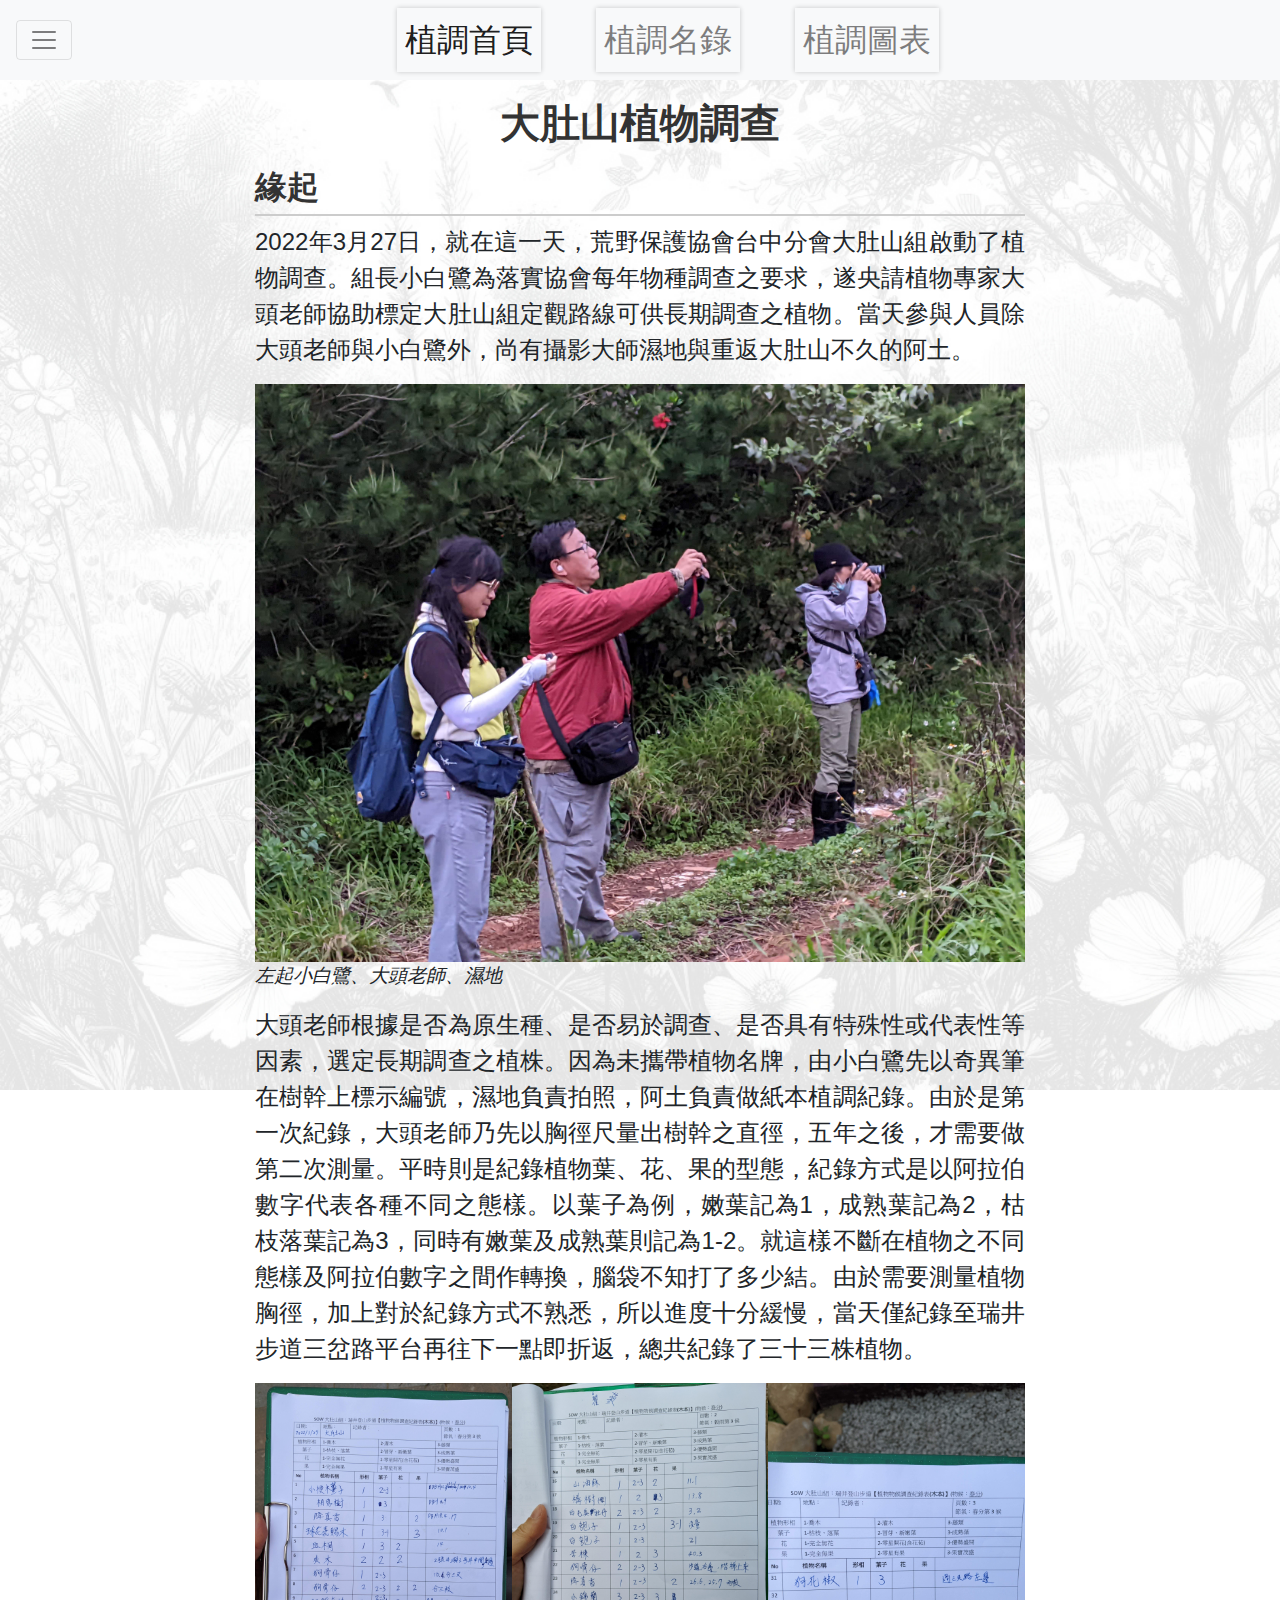
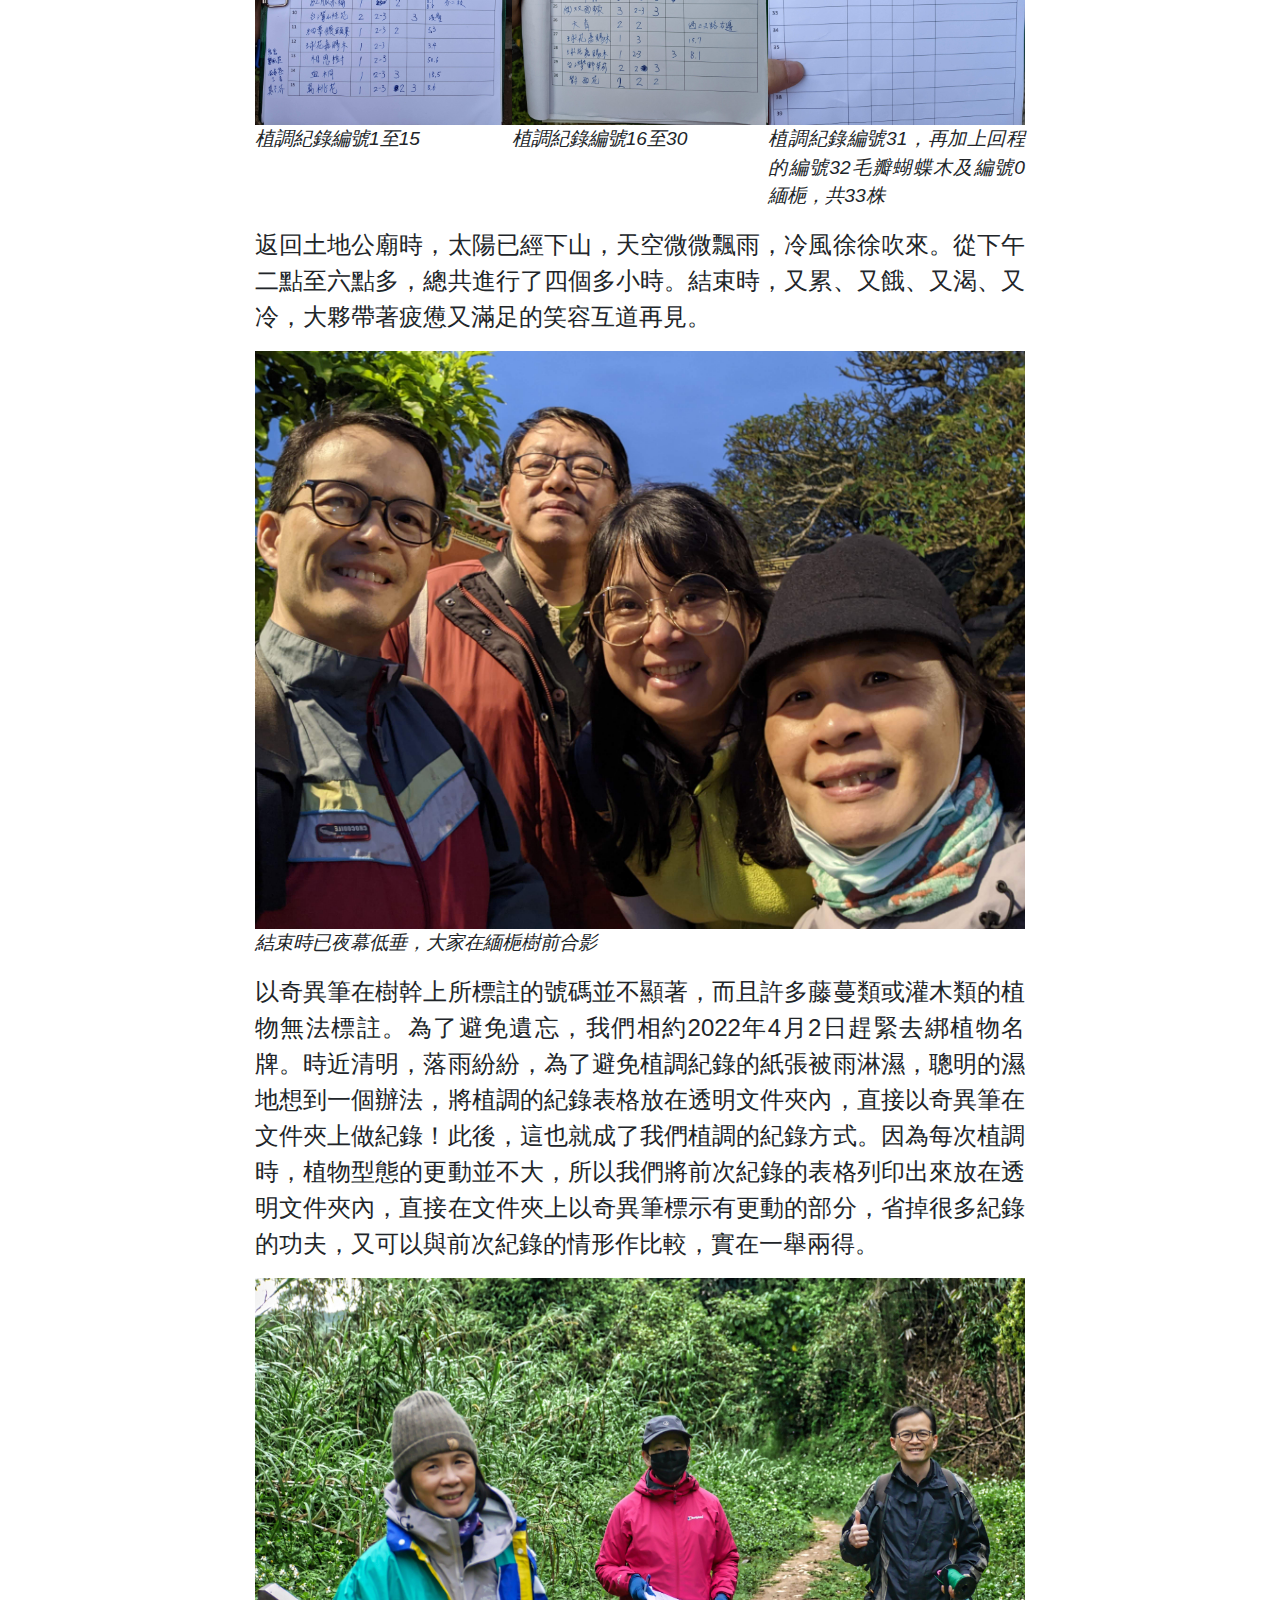
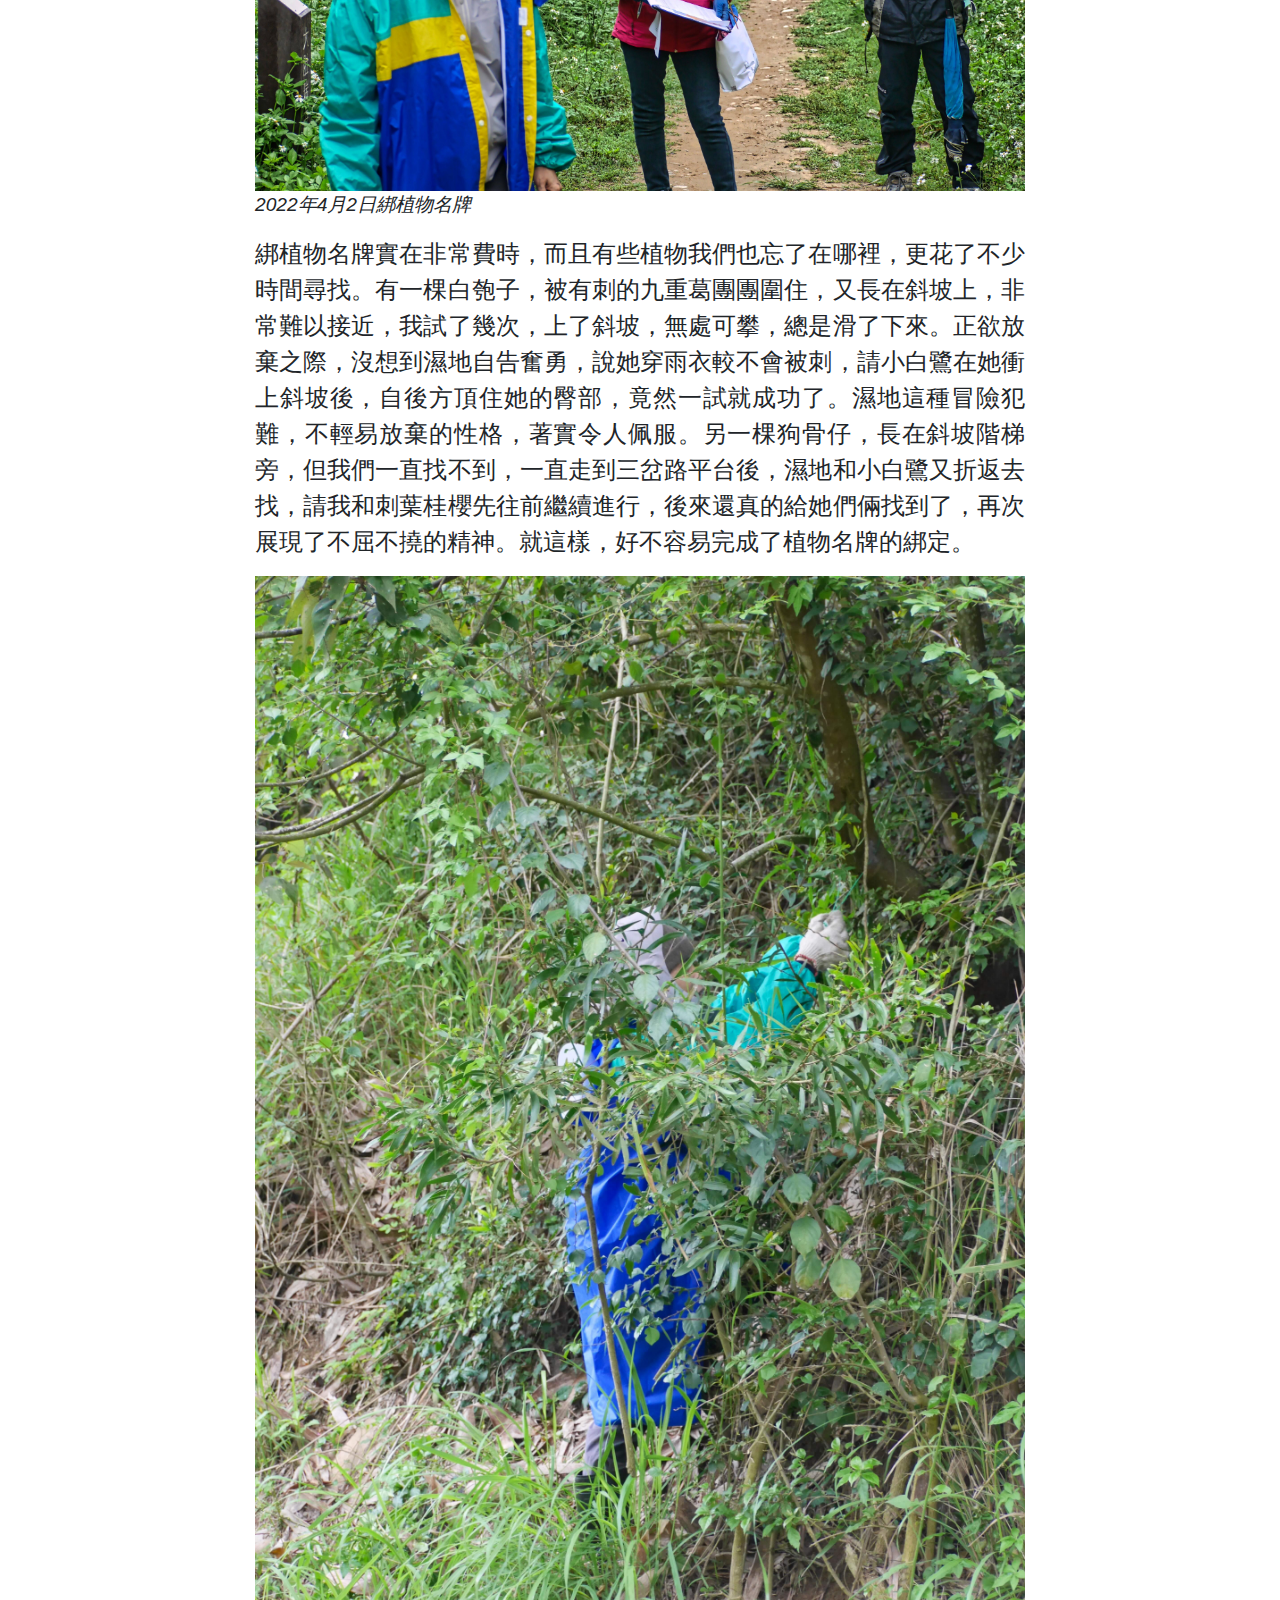
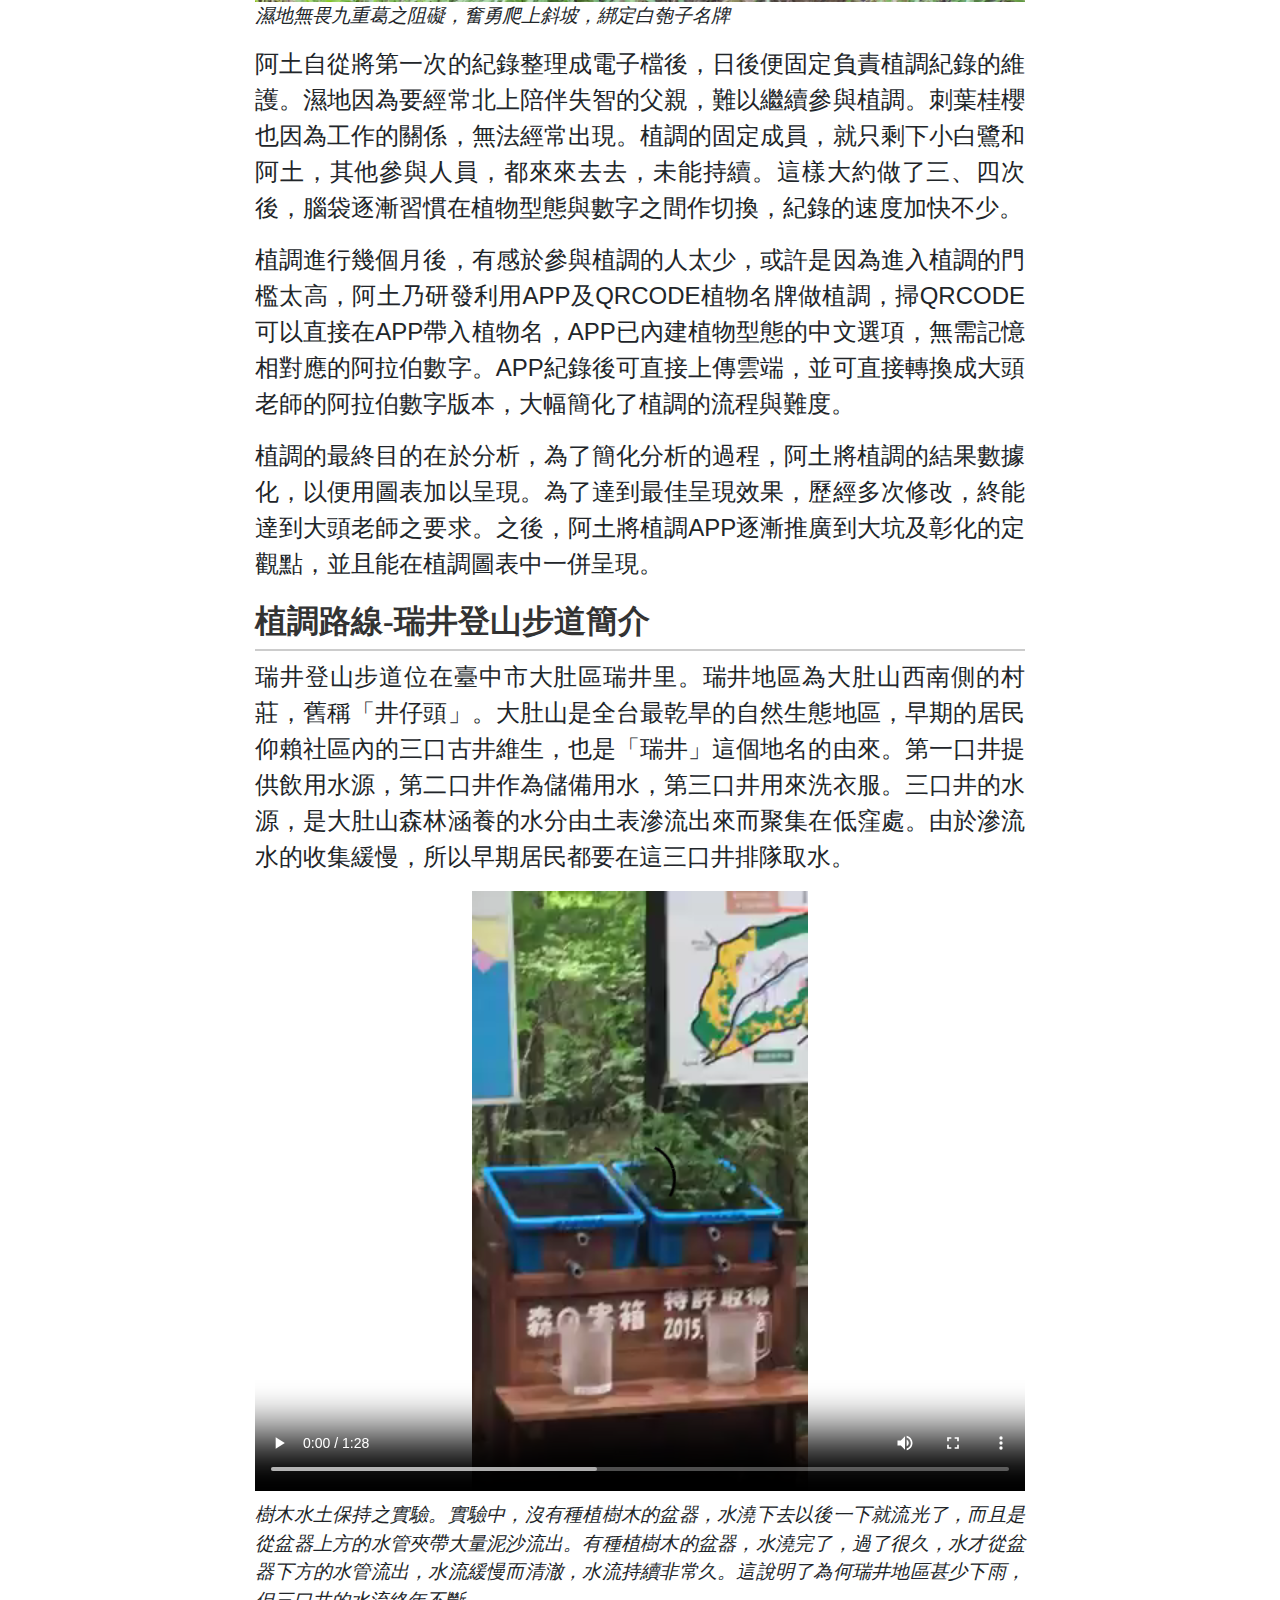
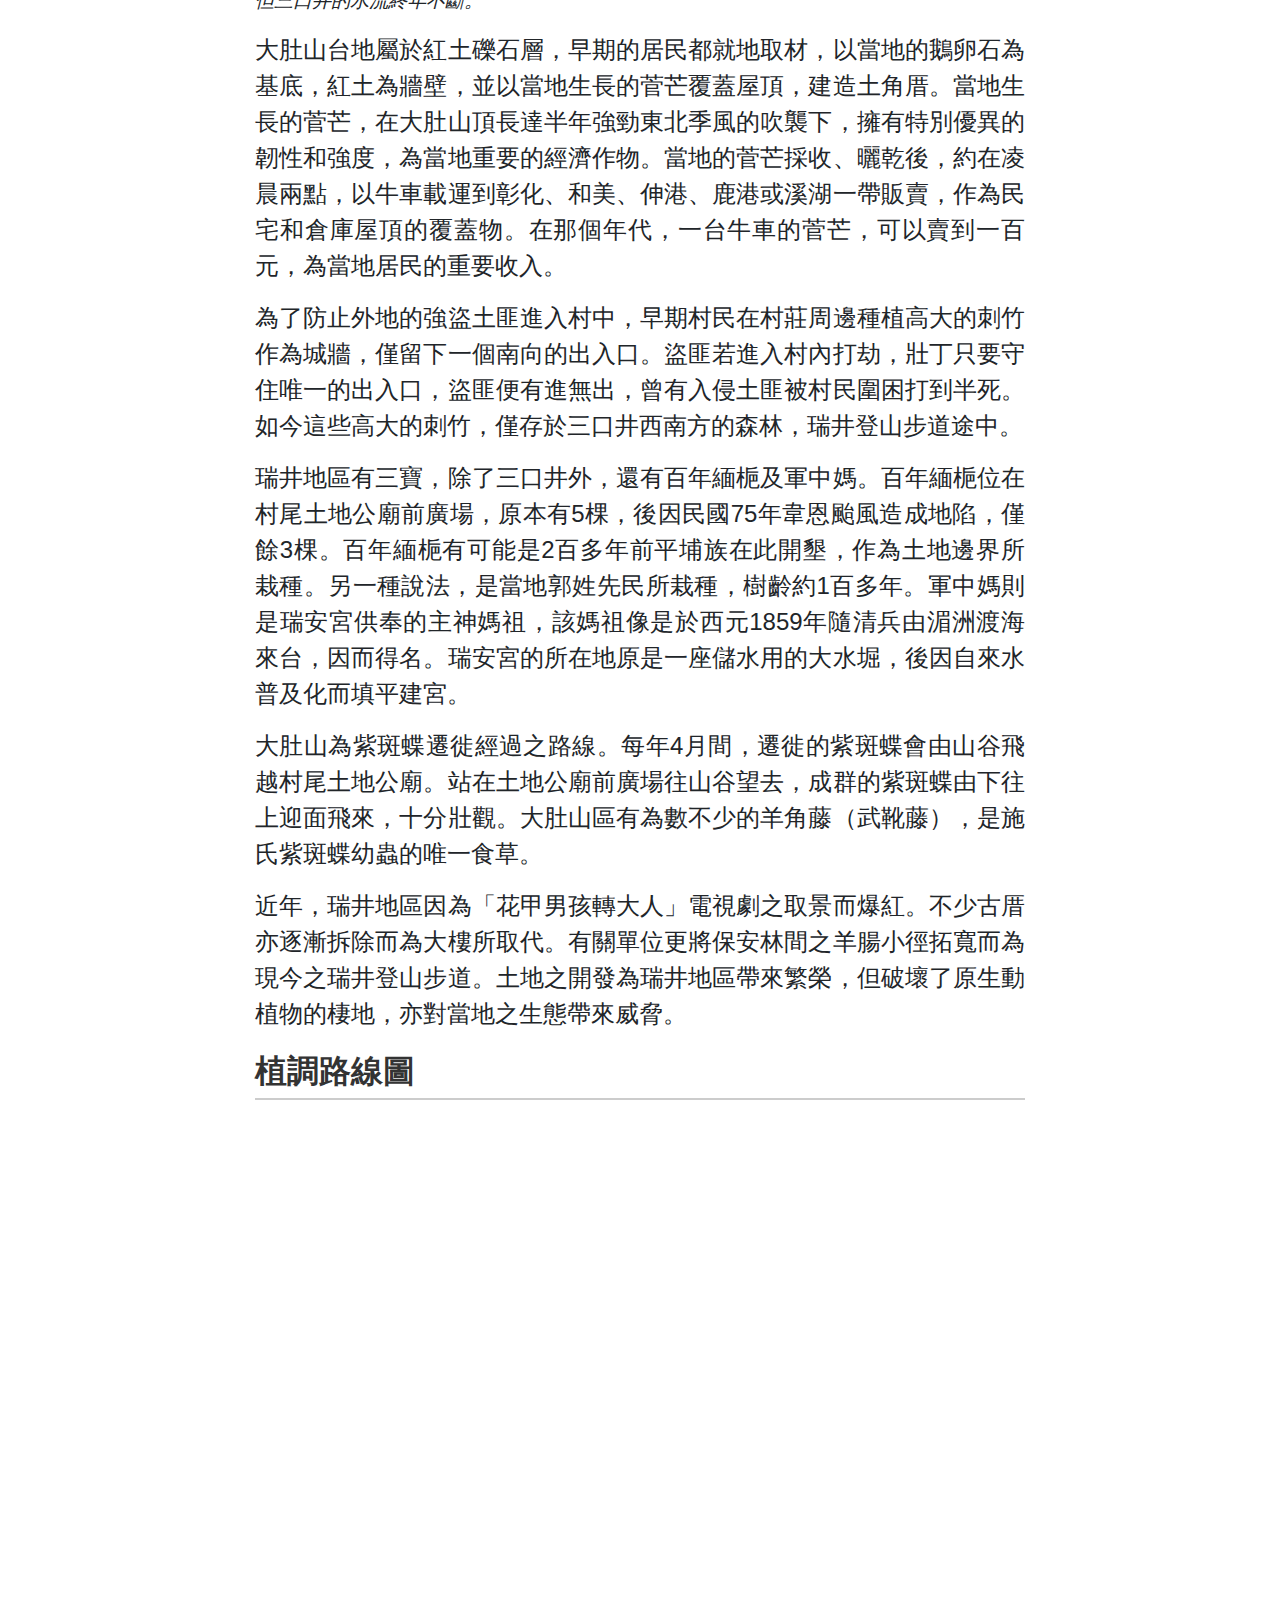
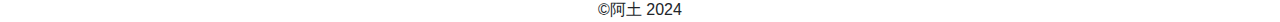
==== commit b822fdd8: "刪掉植調點滴" ====
--- a/index.html
+++ b/index.html
@@ -28,10 +28,7 @@
             </li>
             <li class="nav-item">
               <a class="nav-link" href="chart.html">植調圖表</a>
-            </li>
-            <li class="nav-item">
-              <a class="nav-link" href="survey_event.html">植調點滴</a>
-            </li>
+            </li>            
           </ul>
         </div>      
       </nav>
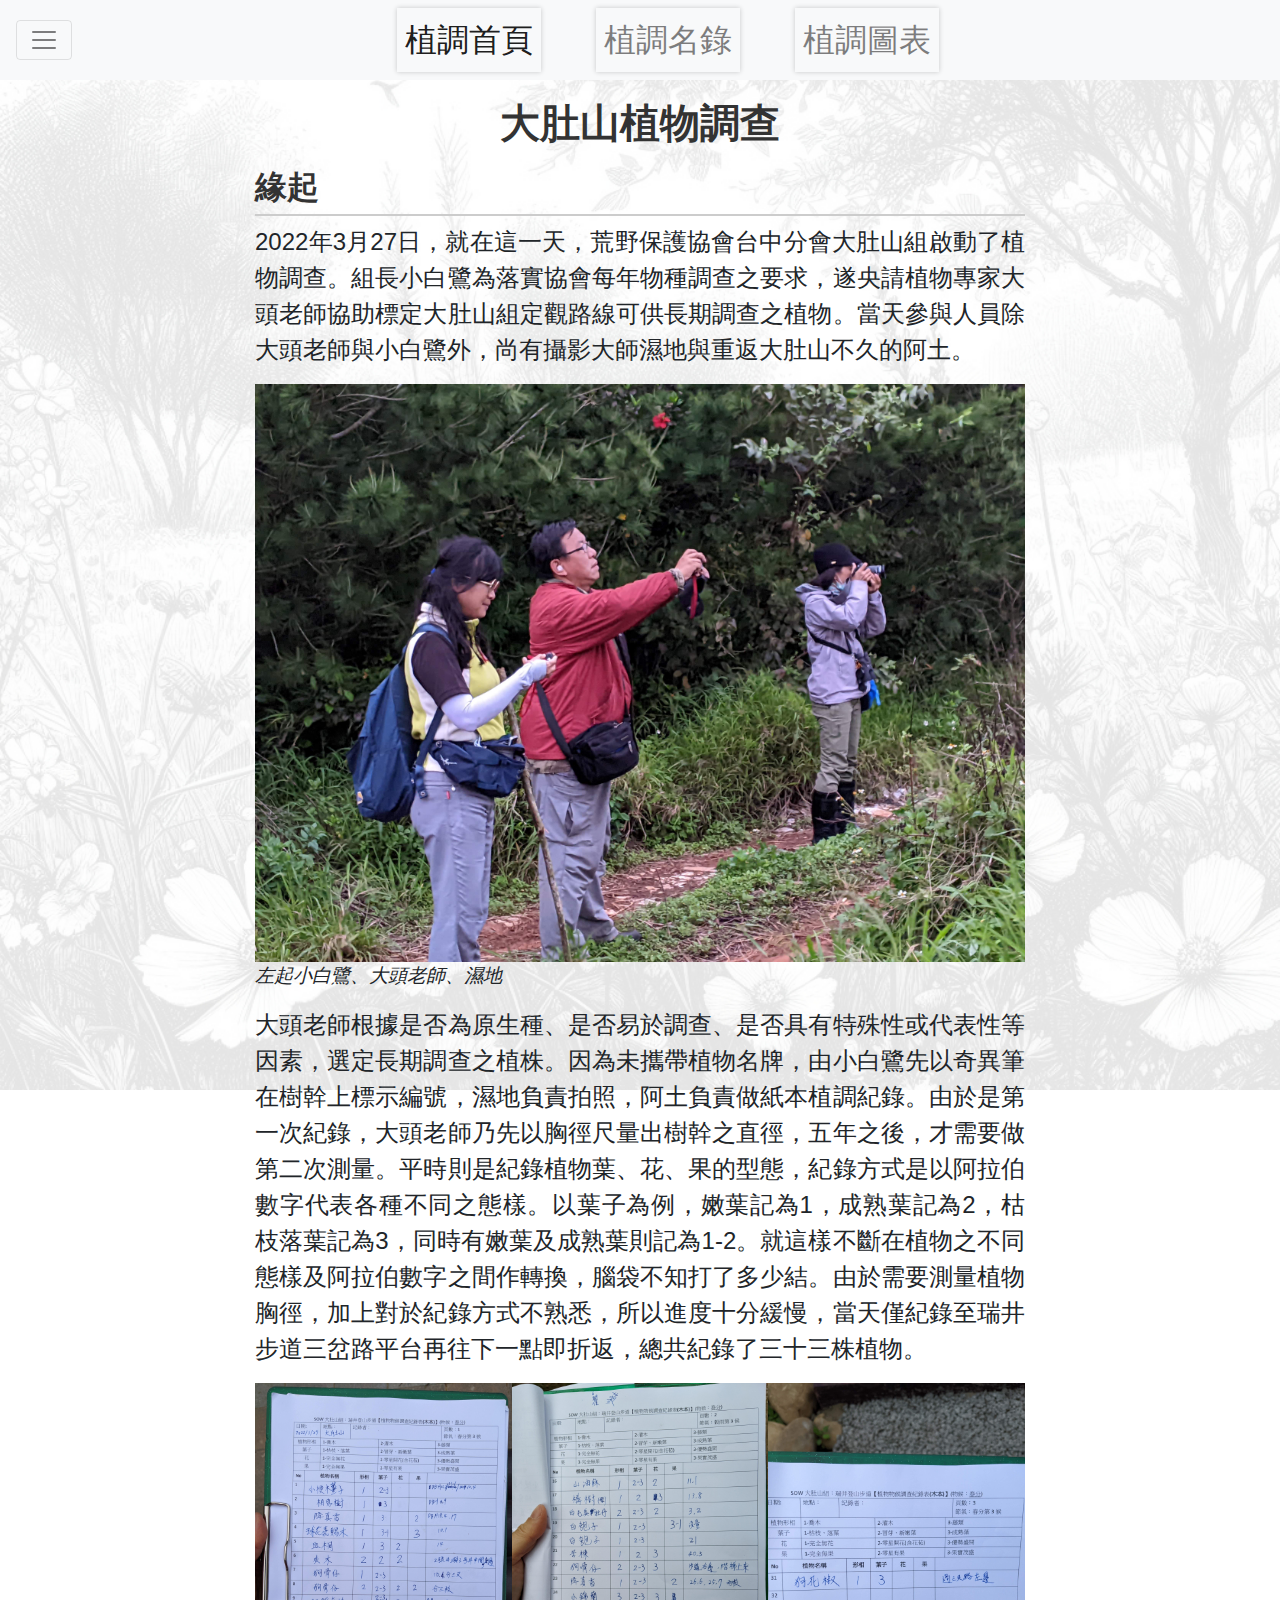
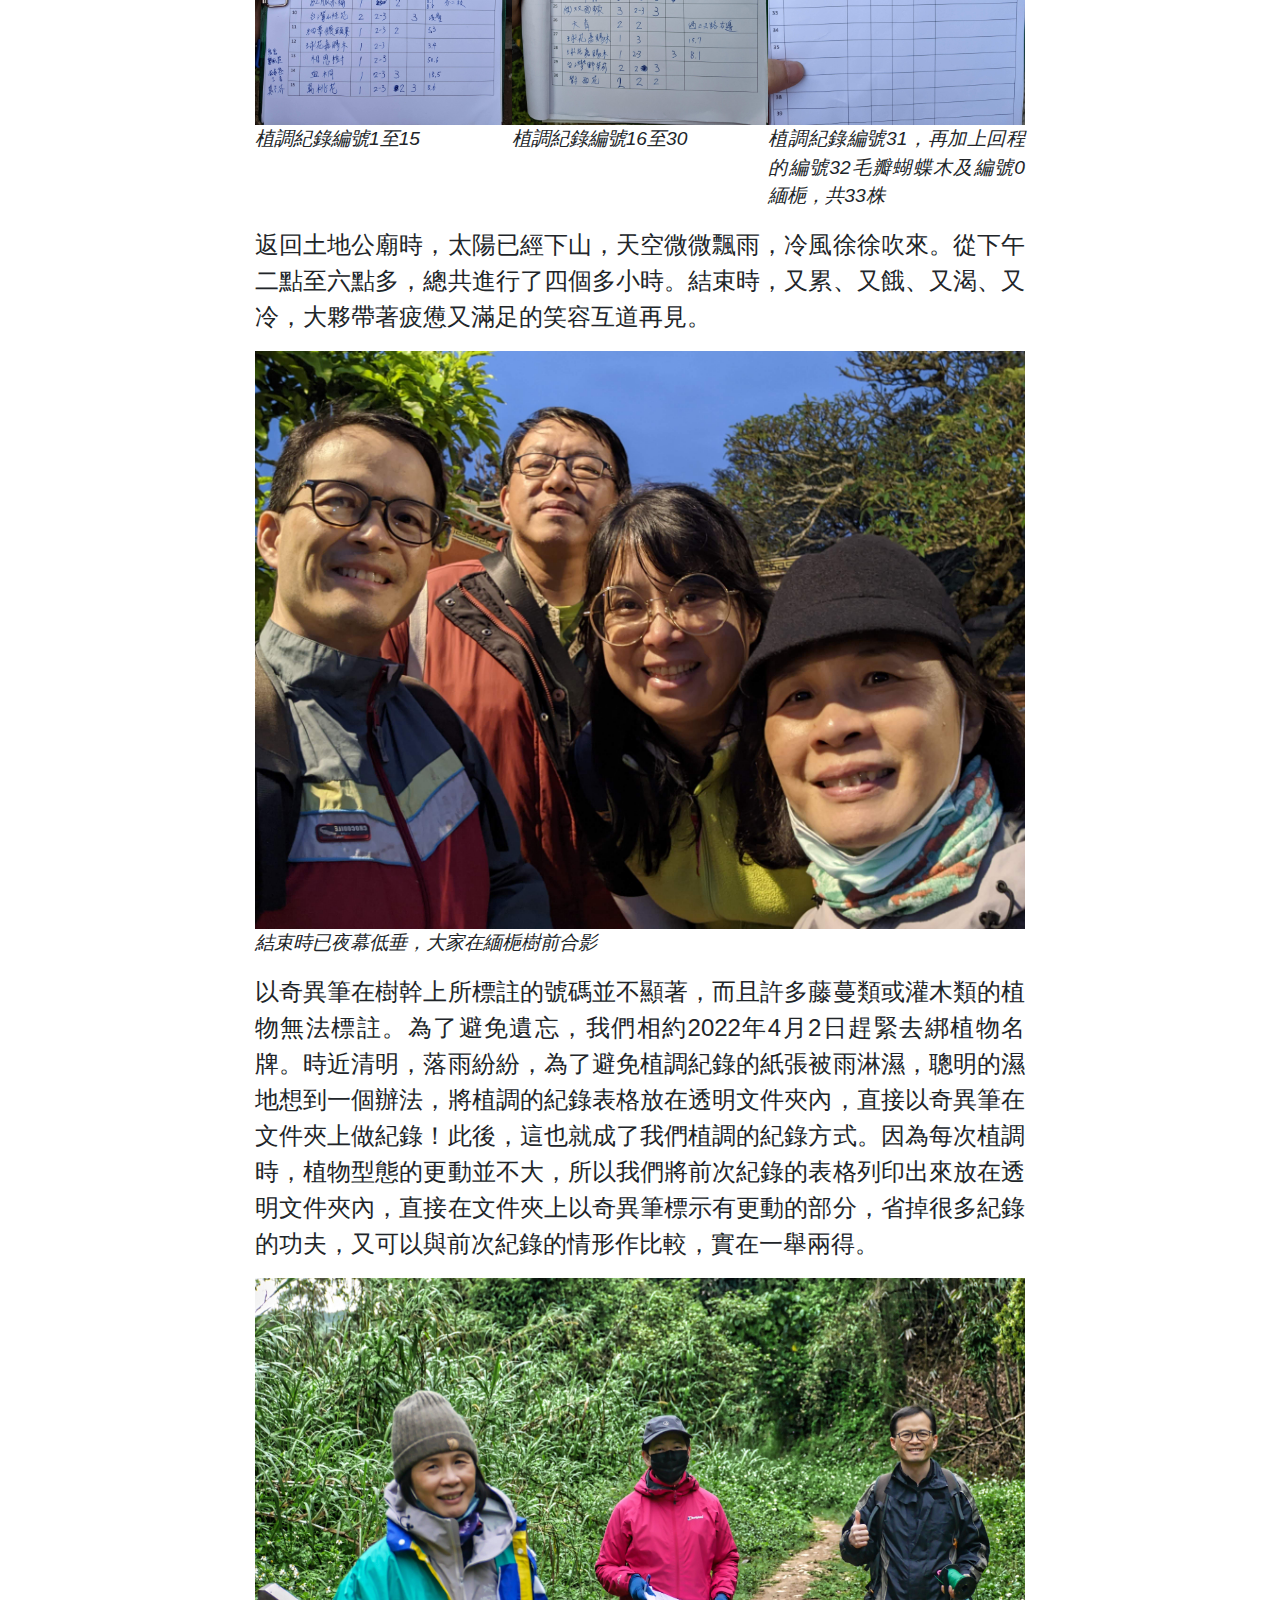
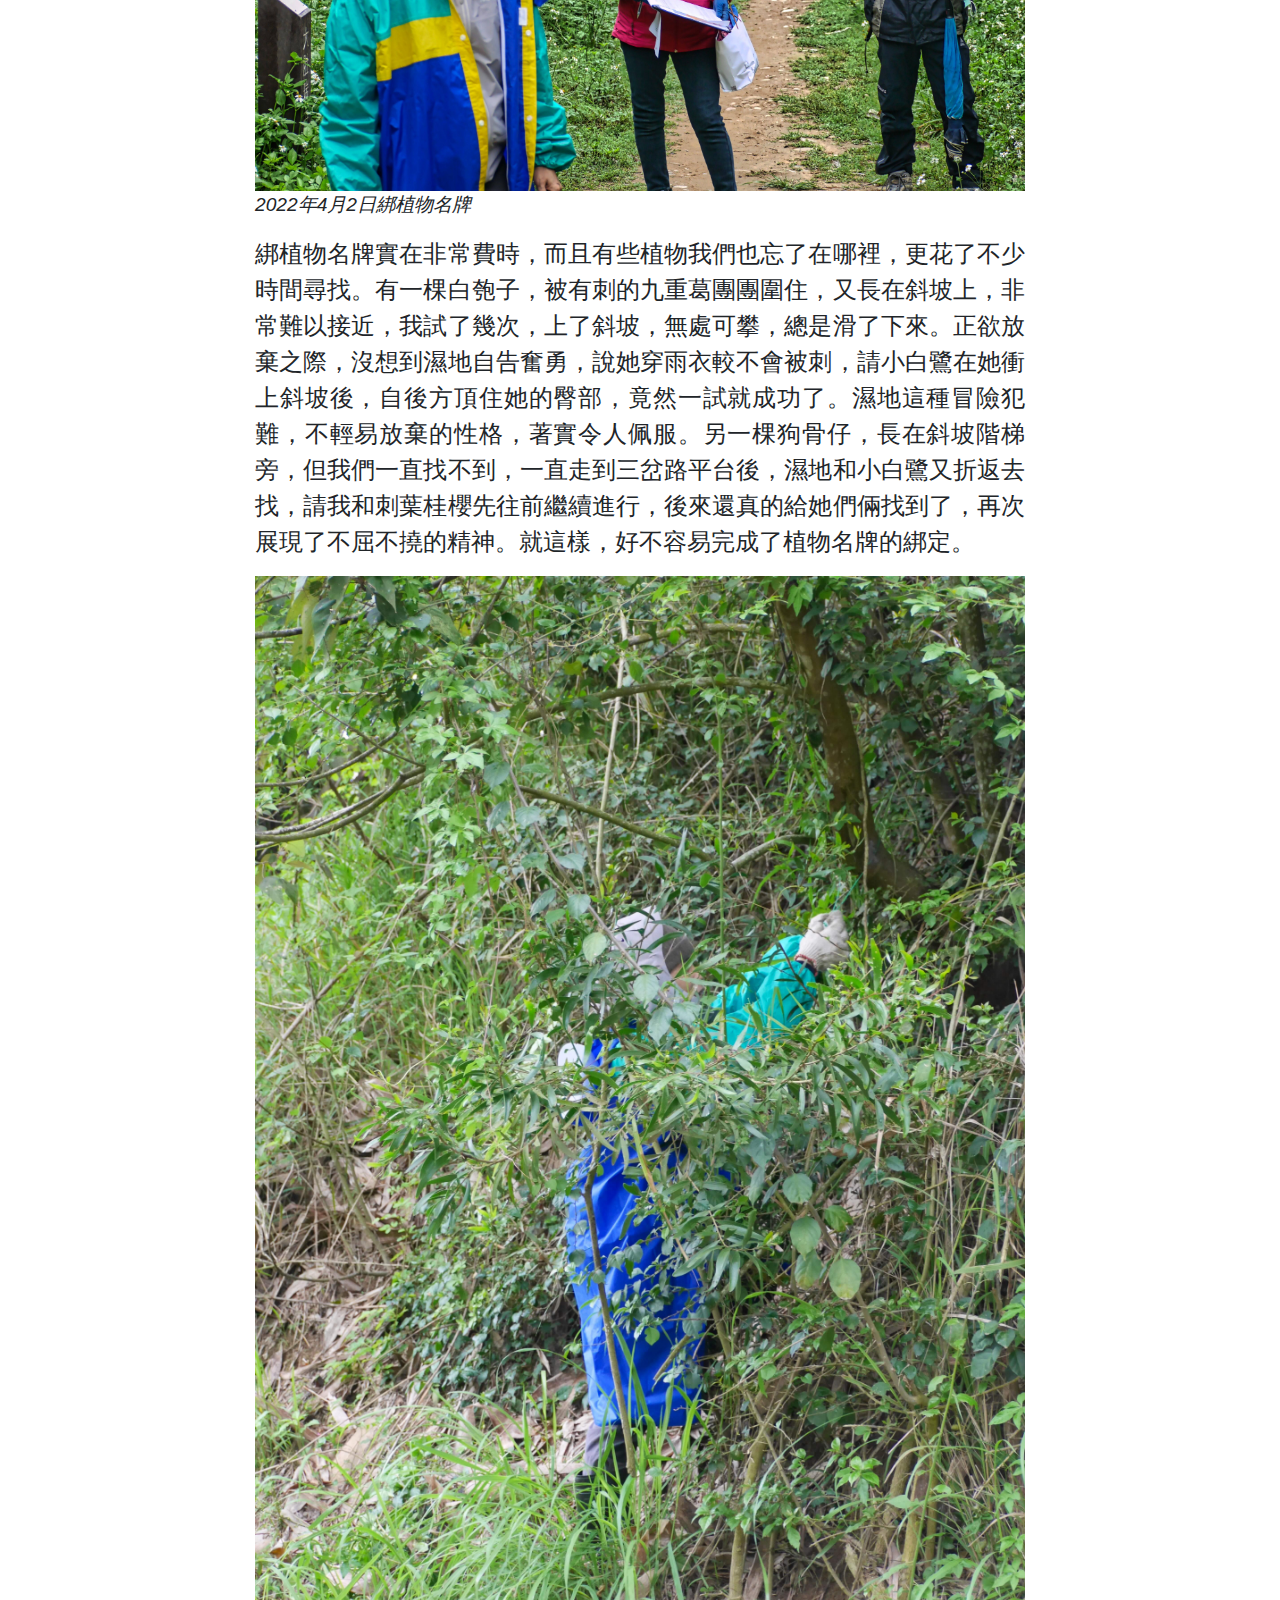
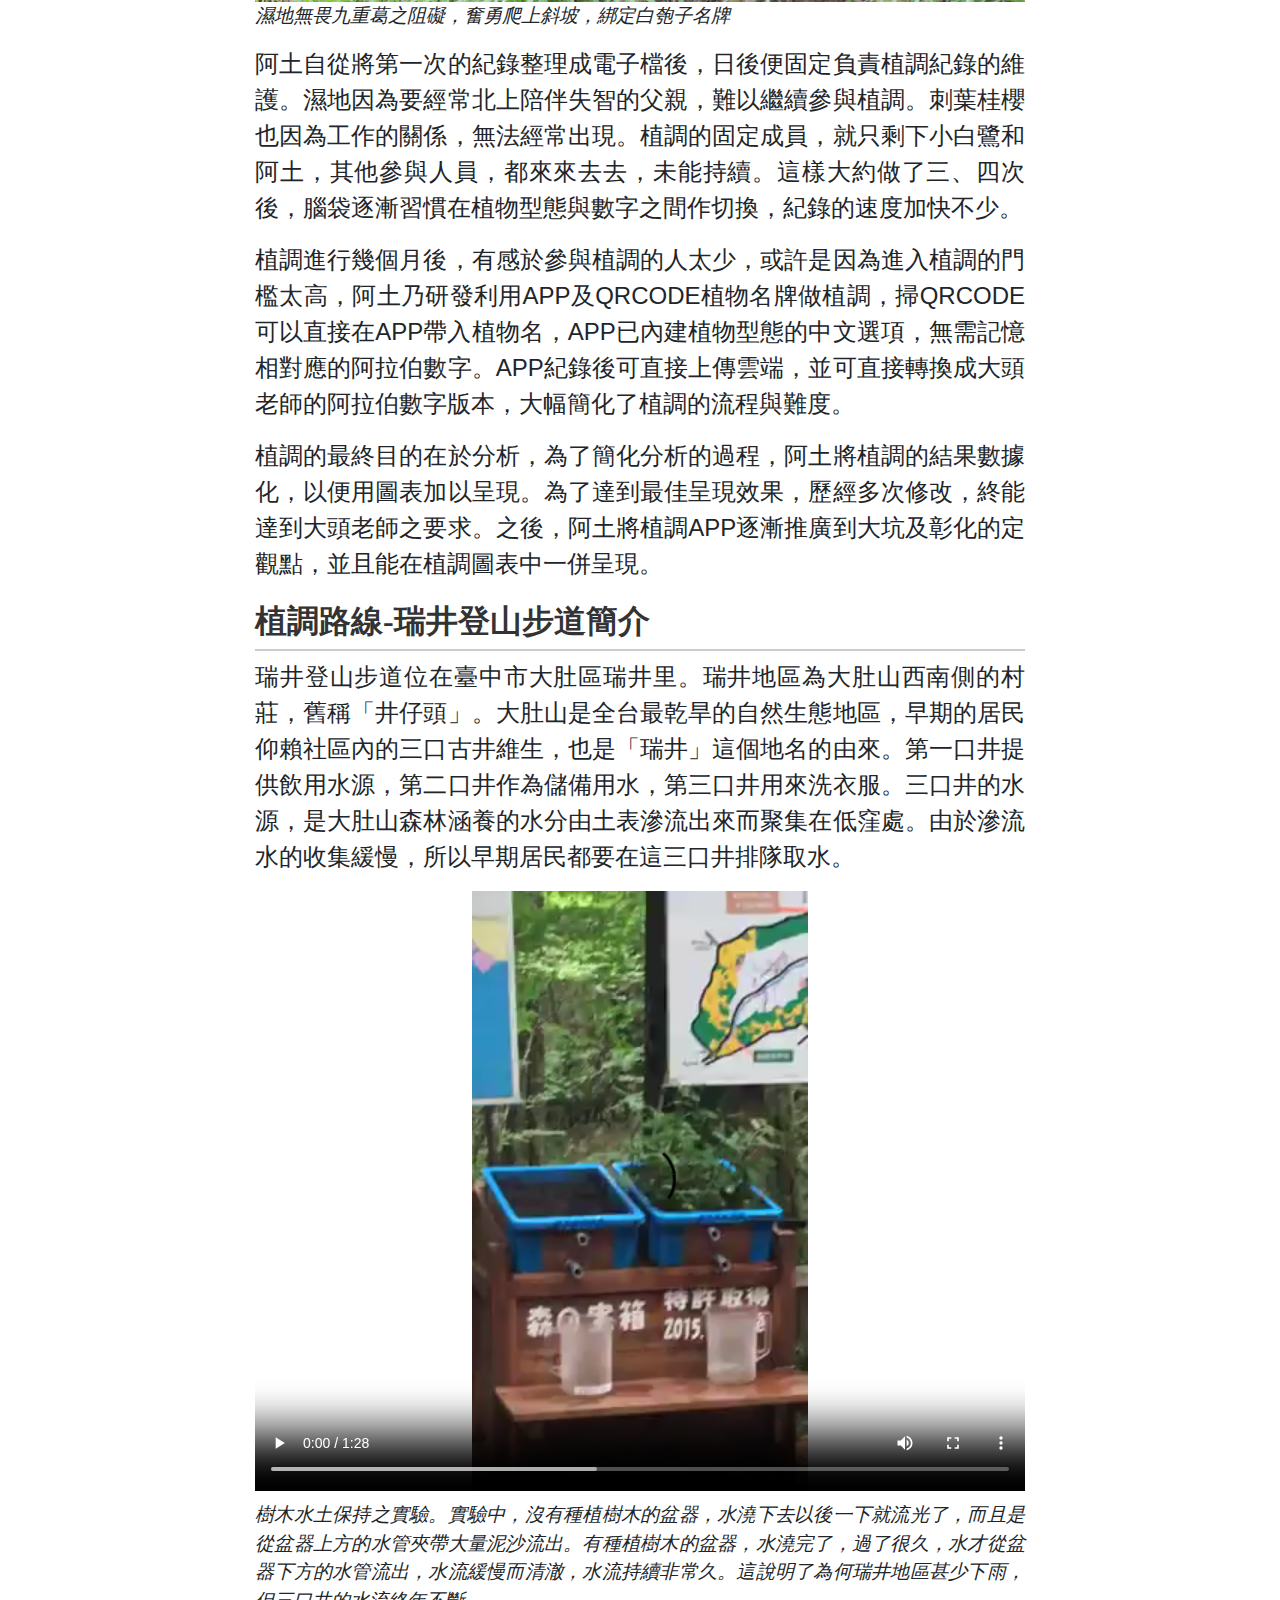
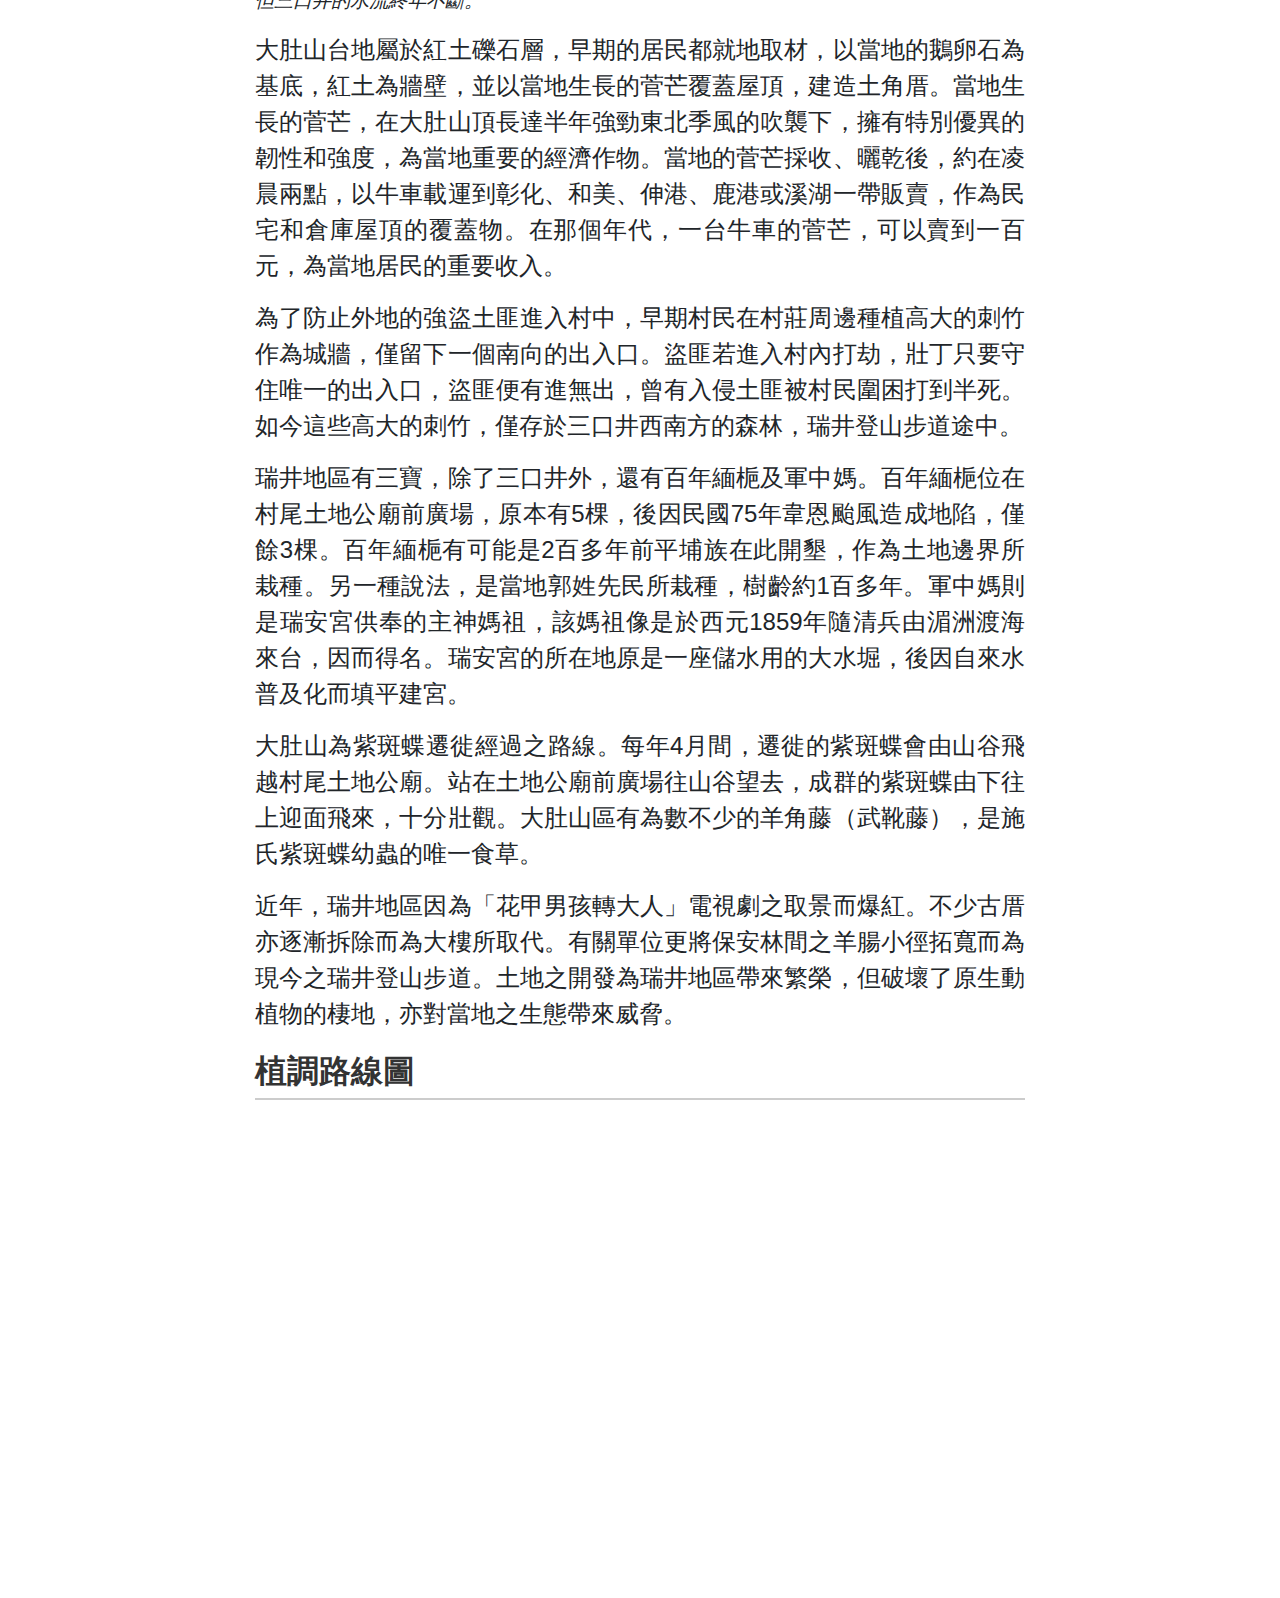
==== commit 1f11f5ea: "delete footer" ====
--- a/index.html
+++ b/index.html
@@ -111,8 +111,7 @@
         </main>
       </div>
     </div>
-  </div>
-  <footer>&copy;阿土 2024</footer>        
+  </div>          
     <script src="https://code.jquery.com/jquery-3.5.1.slim.min.js"></script>
     <script src="https://cdn.jsdelivr.net/npm/@popperjs/core@2.11.6/dist/umd/popper.min.js"></script>
     <script src="https://stackpath.bootstrapcdn.com/bootstrap/4.5.2/js/bootstrap.min.js"></script>    
